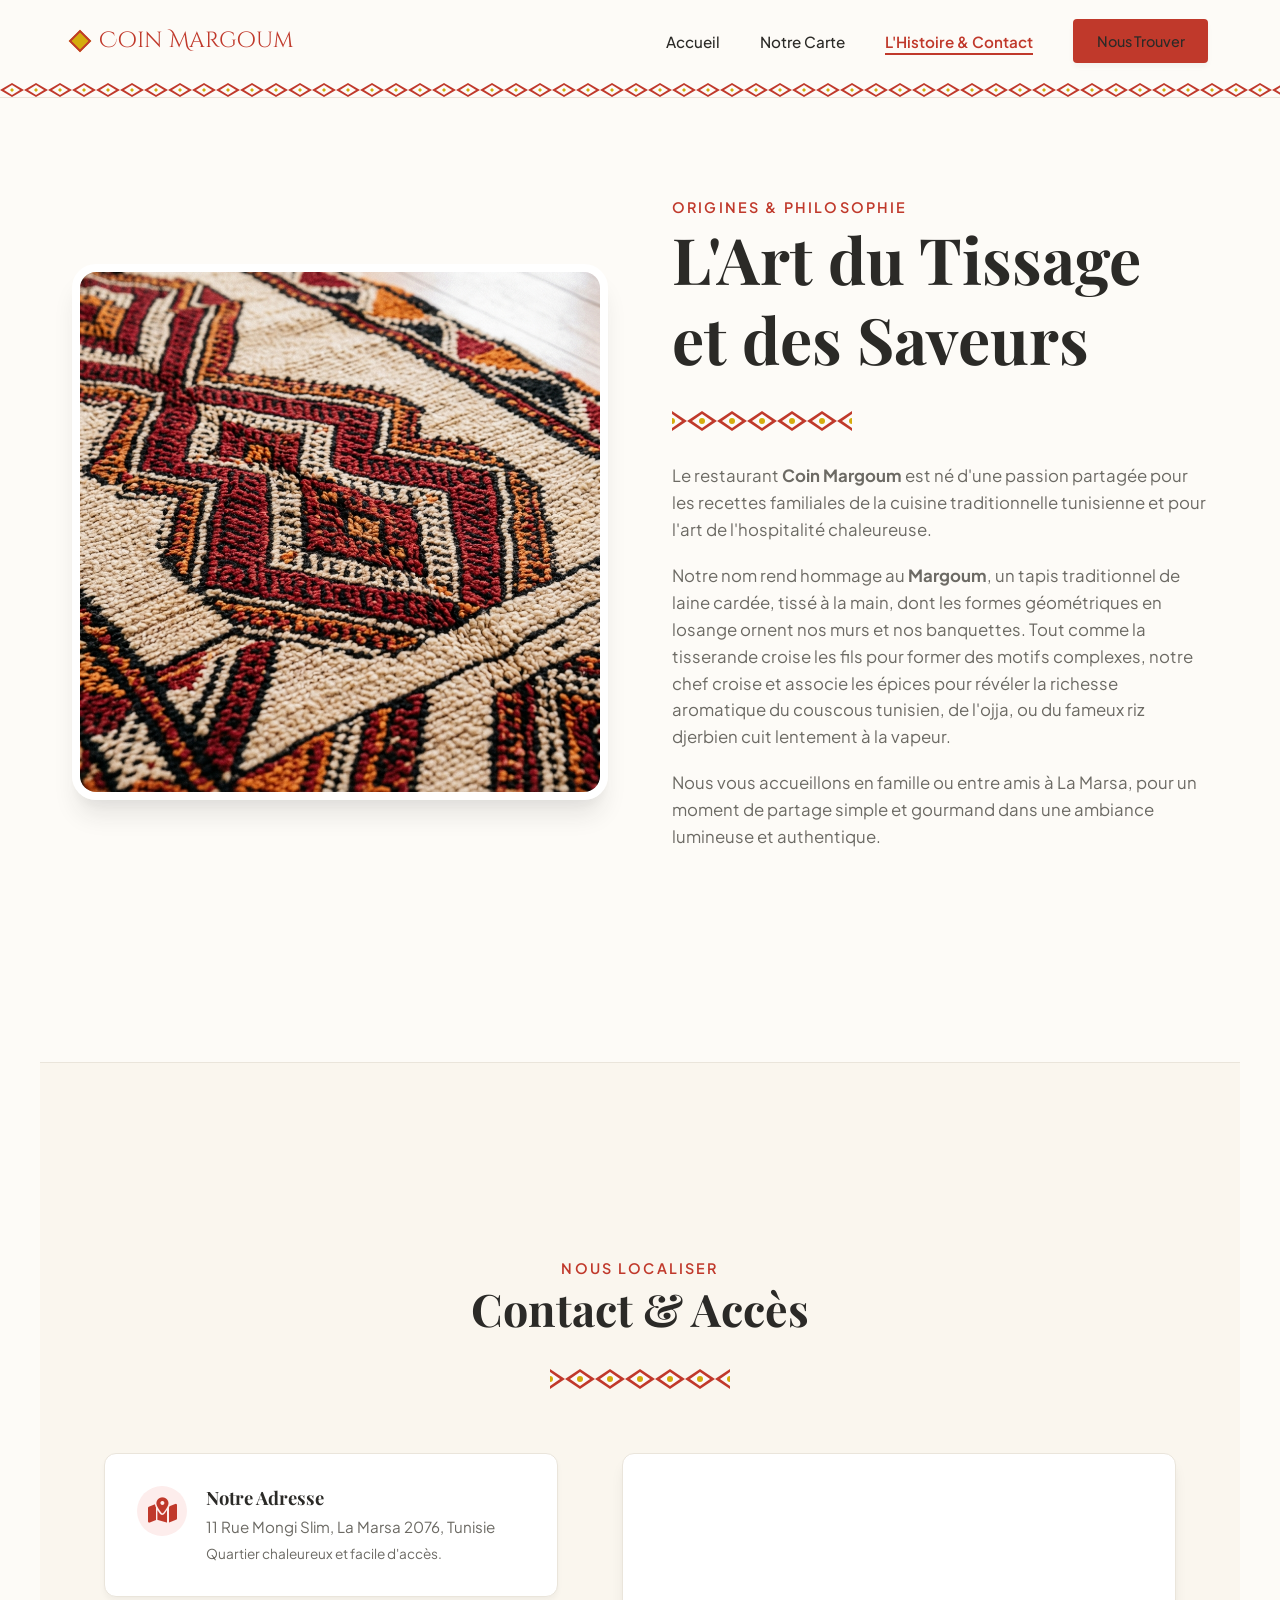
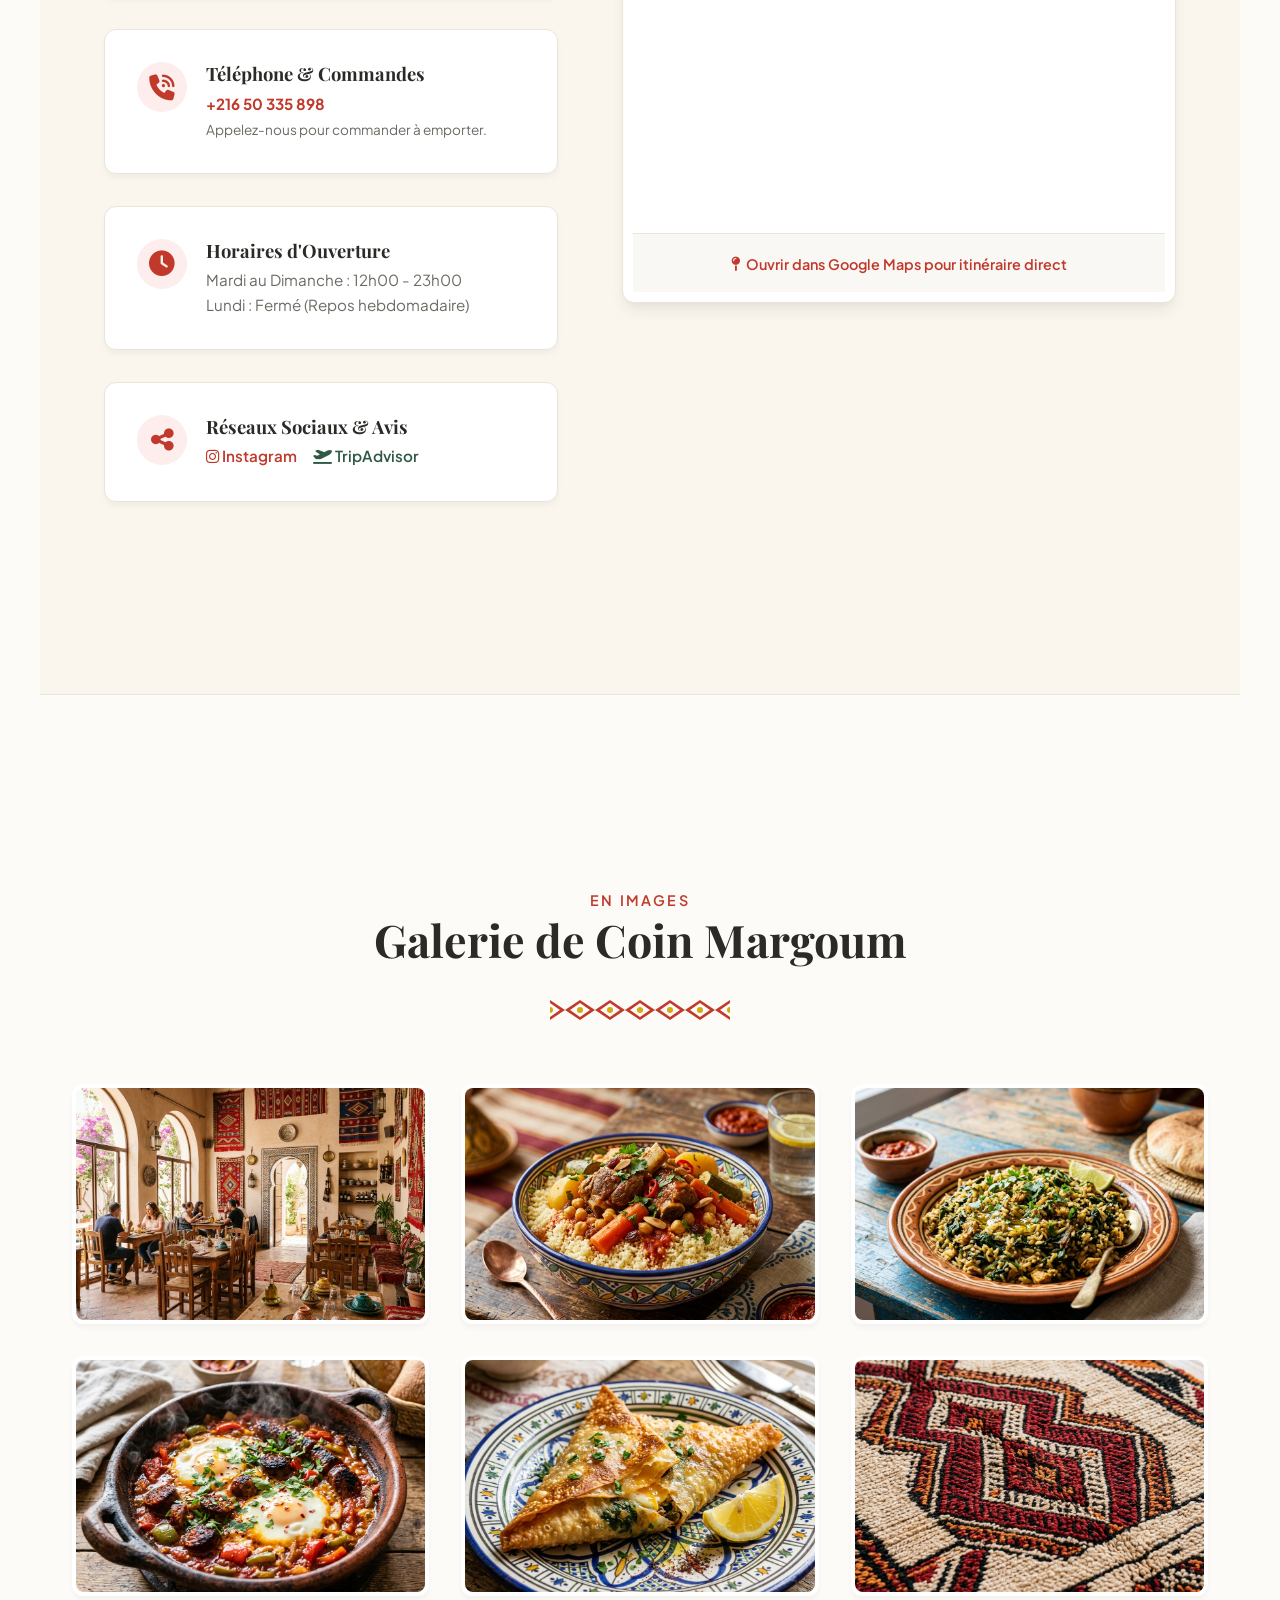
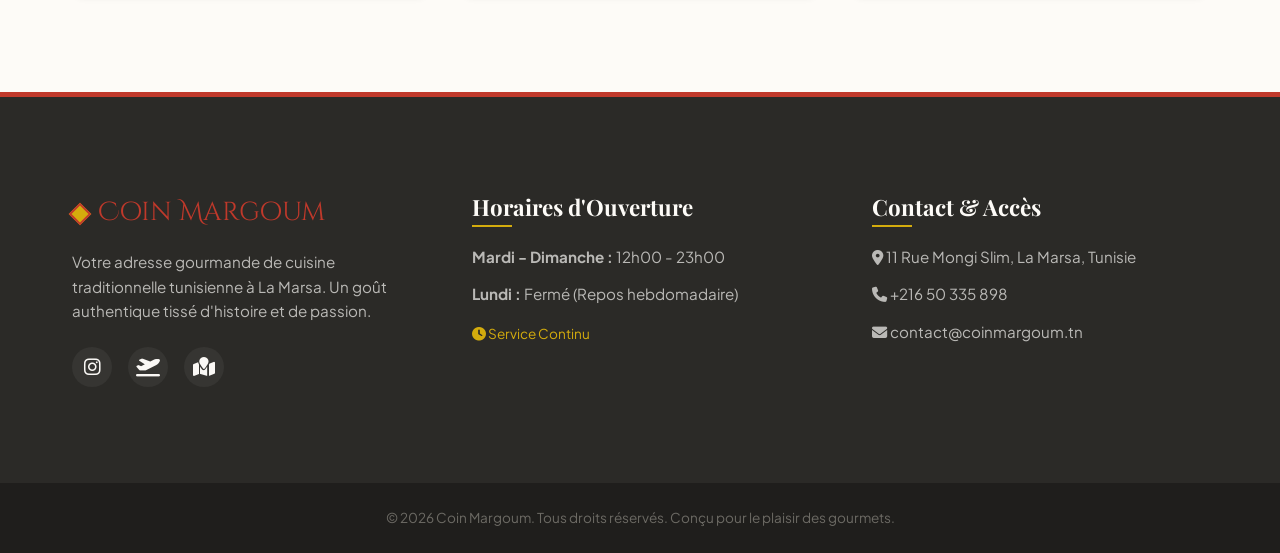
==== about.html @ 69b5592d "first base anamt il initial structure much more imrpivement are needed" ====
<!DOCTYPE html>
<html lang="fr">
<head>
    <meta charset="UTF-8">
    <meta name="viewport" content="width=device-width, initial-scale=1.0">
    <meta name="description" content="L'histoire de Coin Margoum à La Marsa et nos coordonnées de contact. Venez déguster nos plats de couscous, ojja, et riz djerbien dans un décor traditionnel.">
    <title>Notre Histoire & Contact | Coin Margoum - Restaurant La Marsa</title>
    <!-- Favicon -->
    <link rel="icon" type="image/png" href="data:image/svg+xml,%3Csvg xmlns='http://www.w3.org/2000/svg' viewBox='0 0 24 24'%3E%3Cpath d='M12 0 L24 12 L12 24 L0 12 Z' fill='%23C0392B'/%3E%3C/svg%3E">
    <!-- FontAwesome for icons -->
    <link rel="stylesheet" href="https://cdnjs.cloudflare.com/ajax/libs/font-awesome/6.4.0/css/all.min.css">
    <!-- Main Stylesheet -->
    <link rel="stylesheet" href="style.css">
</head>
<body>

    <!-- Sticky Header -->
    <header class="navbar" id="main-navbar">
        <div class="nav-container">
            <a href="index.html" class="logo" id="nav-logo">
                <div class="logo-diamond"></div>
                Coin Margoum
            </a>
            
            <button class="mobile-nav-toggle" id="mobile-toggle" aria-label="Menu principal">
                <i class="fa-solid fa-bars"></i>
            </button>

            <nav>
                <ul class="nav-links" id="nav-menu">
                    <li><a href="index.html" id="link-home">Accueil</a></li>
                    <li><a href="menu.html" id="link-menu">Notre Carte</a></li>
                    <li><a href="about.html" class="active" id="link-about">L'Histoire & Contact</a></li>
                    <li><a href="about.html#contact" class="btn btn-primary nav-cta" id="link-cta">Nous Trouver</a></li>
                </ul>
            </nav>
        </div>
        <div class="margoum-border-top"></div>
    </header>

    <main>
        <!-- About Story Section -->
        <section class="section" style="padding-top: var(--space-xl);">
            <div class="about-hero">
                <div class="about-hero-img">
                    <img src="assets/about_margoum.png" alt="Détail tissage Margoum tunisien">
                </div>
                <div class="about-hero-content">
                    <span class="heading-subtitle">Origines & Philosophie</span>
                    <h1>L'Art du Tissage et des Saveurs</h1>
                    <div class="margoum-divider" style="margin-left: 0; margin-right: 0;"></div>
                    <p>Le restaurant <strong>Coin Margoum</strong> est né d'une passion partagée pour les recettes familiales de la cuisine traditionnelle tunisienne et pour l'art de l'hospitalité chaleureuse.</p>
                    <p>Notre nom rend hommage au <strong>Margoum</strong>, un tapis traditionnel de laine cardée, tissé à la main, dont les formes géométriques en losange ornent nos murs et nos banquettes. Tout comme la tisserande croise les fils pour former des motifs complexes, notre chef croise et associe les épices pour révéler la richesse aromatique du couscous tunisien, de l'ojja, ou du fameux riz djerbien cuit lentement à la vapeur.</p>
                    <p>Nous vous accueillons en famille ou entre amis à La Marsa, pour un moment de partage simple et gourmand dans une ambiance lumineuse et authentique.</p>
                </div>
            </div>
        </section>

        <!-- Contact & Maps Section -->
        <section class="section section-alt" id="contact" style="scroll-margin-top: 100px;">
            <div class="section">
                <div class="heading-container">
                    <span class="heading-subtitle">Nous localiser</span>
                    <h2>Contact & Accès</h2>
                    <div class="margoum-divider"></div>
                </div>

                <div class="contact-layout">
                    <!-- Left: Info Panel -->
                    <div class="contact-info-panel">
                        <!-- Card 1: Address -->
                        <div class="contact-card" id="contact-addr-card">
                            <div class="contact-icon">
                                <i class="fa-solid fa-map-location-dot"></i>
                            </div>
                            <div class="contact-details">
                                <h3>Notre Adresse</h3>
                                <p>11 Rue Mongi Slim, La Marsa 2076, Tunisie</p>
                                <p style="font-size: 0.85rem; margin-top: 0.2rem; color: var(--color-text-muted);">Quartier chaleureux et facile d'accès.</p>
                            </div>
                        </div>

                        <!-- Card 2: Phone -->
                        <div class="contact-card" id="contact-phone-card">
                            <div class="contact-icon">
                                <i class="fa-solid fa-phone-volume"></i>
                            </div>
                            <div class="contact-details">
                                <h3>Téléphone & Commandes</h3>
                                <p><a href="tel:+21650335898" style="font-weight: 700; color: var(--color-red-primary);">+216 50 335 898</a></p>
                                <p style="font-size: 0.85rem; margin-top: 0.2rem; color: var(--color-text-muted);">Appelez-nous pour commander à emporter.</p>
                            </div>
                        </div>

                        <!-- Card 3: Hours -->
                        <div class="contact-card" id="contact-hours-card">
                            <div class="contact-icon">
                                <i class="fa-solid fa-clock"></i>
                            </div>
                            <div class="contact-details">
                                <h3>Horaires d'Ouverture</h3>
                                <p>Mardi au Dimanche : 12h00 - 23h00</p>
                                <p>Lundi : Fermé (Repos hebdomadaire)</p>
                            </div>
                        </div>

                        <!-- Card 4: Socials -->
                        <div class="contact-card" id="contact-social-card">
                            <div class="contact-icon">
                                <i class="fa-solid fa-share-nodes"></i>
                            </div>
                            <div class="contact-details">
                                <h3>Réseaux Sociaux & Avis</h3>
                                <p style="display: flex; gap: 1rem; margin-top: 0.3rem;">
                                    <a href="https://www.instagram.com/stories/highlights/17937594273190256/" target="_blank" style="color: var(--color-red-primary); font-weight: 600;"><i class="fa-brands fa-instagram"></i> Instagram</a>
                                    <a href="https://www.tripadvisor.fr/Restaurant_Review-g297946-d32889949-Reviews-Coin_Margoum-La_Marsa_Tunis_Governorate.html" target="_blank" style="color: var(--color-green-accent); font-weight: 600;"><i class="fa-solid fa-plane-departure"></i> TripAdvisor</a>
                                </p>
                            </div>
                        </div>
                    </div>

                    <!-- Right: Google Maps Widget -->
                    <div class="map-widget" id="maps-container">
                        <iframe 
                            src="https://www.google.com/maps/embed?pb=!1m18!1m12!1m3!1d3191.1354050868846!2d10.329133076412192!3d36.883714199999994!2m3!1f0!2f0!3f0!3m2!1i1024!2i768!4f13.1!3m3!1m2!1s0x12e2b5003e808051%3A0xf9a4d37cafb55d91!2sCoin%20Margoum!5e0!3m2!1sfr!2stn!4v1717665249567!5m2!1sfr!2stn" 
                            allowfullscreen="" 
                            loading="lazy" 
                            referrerpolicy="no-referrer-when-downgrade">
                        </iframe>
                        <div class="map-cta-overlay">
                            <a href="https://www.google.com/maps/place/Coin+Margoum/data=!4m7!3m6!1s0x12e2b5003e808051:0xf9a4d37cafb55d91!8m2!3d36.8837142!4d10.331708!16s%2Fg%2F11x7y9v_qn!19sChIJUYCAPgC14hIRkV21r3zTpPk?authuser=0&hl=en&rclk=1" target="_blank">
                                <i class="fa-solid fa-map-pin"></i> Ouvrir dans Google Maps pour itinéraire direct
                            </a>
                        </div>
                    </div>
                </div>
            </div>
        </section>

        <!-- Gallery Section -->
        <section class="section gallery-showcase" id="gallery">
            <div class="heading-container">
                <span class="heading-subtitle">En Images</span>
                <h2>Galerie de Coin Margoum</h2>
                <div class="margoum-divider"></div>
            </div>

            <div class="gallery-grid">
                <!-- Img 1 -->
                <div class="gallery-item" id="gal-1">
                    <img src="assets/hero_interior.png" alt="Intérieur du restaurant avec banquettes Margoum">
                    <div class="gallery-item-overlay">
                        <i class="fa-solid fa-magnifying-glass-plus"></i>
                    </div>
                </div>
                <!-- Img 2 -->
                <div class="gallery-item" id="gal-2">
                    <img src="assets/dish_couscous.png" alt="Plat traditionnel de Couscous tunisien">
                    <div class="gallery-item-overlay">
                        <i class="fa-solid fa-magnifying-glass-plus"></i>
                    </div>
                </div>
                <!-- Img 3 -->
                <div class="gallery-item" id="gal-3">
                    <img src="assets/dish_riz_djerbien.png" alt="Riz djerbien cuit vapeur de Coin Margoum">
                    <div class="gallery-item-overlay">
                        <i class="fa-solid fa-magnifying-glass-plus"></i>
                    </div>
                </div>
                <!-- Img 4 -->
                <div class="gallery-item" id="gal-4">
                    <img src="assets/dish_ojja.png" alt="Ojja fumante tunisienne">
                    <div class="gallery-item-overlay">
                        <i class="fa-solid fa-magnifying-glass-plus"></i>
                    </div>
                </div>
                <!-- Img 5 -->
                <div class="gallery-item" id="gal-5">
                    <img src="assets/dish_brik.png" alt="Brik à l'oeuf croustillant tunisien">
                    <div class="gallery-item-overlay">
                        <i class="fa-solid fa-magnifying-glass-plus"></i>
                    </div>
                </div>
                <!-- Img 6 -->
                <div class="gallery-item" id="gal-6">
                    <img src="assets/about_margoum.png" alt="Détail du motif tissé Margoum">
                    <div class="gallery-item-overlay">
                        <i class="fa-solid fa-magnifying-glass-plus"></i>
                    </div>
                </div>
            </div>
        </section>
    </main>

    <!-- Lightbox Overlay for Gallery -->
    <div class="lightbox" id="gallery-lightbox" aria-label="Agrandissement photo">
        <div class="lightbox-content">
            <button class="lightbox-close" id="lightbox-close-btn" aria-label="Fermer la vue">&times;</button>
            <img src="" id="lightbox-img" alt="Photo agrandie">
        </div>
    </div>

    <!-- Footer -->
    <footer>
        <div class="footer-container">
            <!-- Col 1 -->
            <div class="footer-col" id="footer-brand">
                <div class="footer-logo">
                    <div class="logo-diamond"></div>
                    Coin Margoum
                </div>
                <p>Votre adresse gourmande de cuisine traditionnelle tunisienne à La Marsa. Un goût authentique tissé d'histoire et de passion.</p>
                <div class="footer-socials">
                    <a href="https://www.instagram.com/stories/highlights/17937594273190256/" target="_blank" aria-label="Instagram"><i class="fa-brands fa-instagram"></i></a>
                    <a href="https://www.tripadvisor.fr/Restaurant_Review-g297946-d32889949-Reviews-Coin_Margoum-La_Marsa_Tunis_Governorate.html" target="_blank" aria-label="TripAdvisor"><i class="fa-solid fa-plane-departure"></i></a>
                    <a href="https://www.google.com/maps/place/Coin+Margoum/data=!4m7!3m6!1s0x12e2b5003e808051:0xf9a4d37cafb55d91!8m2!3d36.8837142!4d10.331708!16s%2Fg%2F11x7y9v_qn!19sChIJUYCAPgC14hIRkV21r3zTpPk?authuser=0&hl=en&rclk=1" target="_blank" aria-label="Google Maps"><i class="fa-solid fa-map-location"></i></a>
                </div>
            </div>

            <!-- Col 2 -->
            <div class="footer-col" id="footer-hours">
                <h3>Horaires d'Ouverture</h3>
                <p><strong>Mardi - Dimanche :</strong> 12h00 - 23h00</p>
                <p><strong>Lundi :</strong> Fermé (Repos hebdomadaire)</p>
                <p style="margin-top: 1rem; font-size: 0.85rem; color: var(--color-gold);"><i class="fa-solid fa-clock"></i> Service Continu</p>
            </div>

            <!-- Col 3 -->
            <div class="footer-col" id="footer-contact">
                <h3>Contact & Accès</h3>
                <p><i class="fa-solid fa-location-dot"></i> 11 Rue Mongi Slim, La Marsa, Tunisie</p>
                <p><i class="fa-solid fa-phone"></i> +216 50 335 898</p>
                <p><i class="fa-solid fa-envelope"></i> contact@coinmargoum.tn</p>
            </div>
        </div>
        <div class="footer-bottom">
            <p>&copy; 2026 Coin Margoum. Tous droits réservés. Conçu pour le plaisir des gourmets.</p>
        </div>
    </footer>

    <!-- Main JavaScript -->
    <script src="app.js"></script>
</body>
</html>
---- style.css ----
@import url('https://fonts.googleapis.com/css2?family=Cinzel+Decorative:wght@700&family=Playfair+Display:ital,wght@0,400;0,600;0,700;1,400&family=Plus+Jakarta+Sans:wght@300;400;500;600;700&display=swap');

/* --- DESIGN SYSTEM & CUSTOM PROPERTIES --- */
:root {
    /* Color Palette */
    --color-bg: #FDFBF7;
    --color-card-bg: #FFFFFF;
    --color-text-main: #2B2A27;
    --color-text-muted: #6C6A64;
    --color-red-primary: #C0392B; /* Harissa Red */
    --color-red-light: #FDEDEC;
    --color-green-accent: #2E5A44; /* Olive Green */
    --color-green-light: #EBF5FB;
    --color-gold: #D4AC0D; /* Honey Gold */
    --color-gold-light: #FCF3CF;
    --color-border: #EAE5DB;

    /* Fonts */
    --font-heading-accent: 'Cinzel Decorative', serif;
    --font-heading: 'Playfair Display', serif;
    --font-body: 'Plus Jakarta Sans', sans-serif;

    /* Spacing */
    --space-xs: 0.5rem;
    --space-sm: 1rem;
    --space-md: 2rem;
    --space-lg: 4rem;
    --space-xl: 6rem;

    /* Shadows & Borders */
    --shadow-sm: 0 4px 6px -1px rgba(43, 42, 39, 0.05);
    --shadow-md: 0 10px 15px -3px rgba(43, 42, 39, 0.08), 0 4px 6px -2px rgba(43, 42, 39, 0.03);
    --shadow-lg: 0 20px 25px -5px rgba(43, 42, 39, 0.1), 0 10px 10px -5px rgba(43, 42, 39, 0.04);
    --border-radius-sm: 4px;
    --border-radius-md: 12px;
    --border-radius-lg: 24px;

    /* Transition */
    --transition-fast: 0.2s cubic-bezier(0.4, 0, 0.2, 1);
    --transition-normal: 0.3s cubic-bezier(0.4, 0, 0.2, 1);
    --transition-slow: 0.5s cubic-bezier(0.4, 0, 0.2, 1);
}

/* --- BASE RESET --- */
* {
    margin: 0;
    padding: 0;
    box-sizing: border-box;
}

html {
    scroll-behavior: smooth;
    font-size: 16px;
    height: 100%;
}

body {
    background-color: var(--color-bg);
    color: var(--color-text-main);
    font-family: var(--font-body);
    line-height: 1.6;
    overflow-x: hidden;
    min-height: 100%;
    display: flex;
    flex-direction: column;
}

main {
    flex: 1;
}

/* --- TYPOGRAPHY --- */
h1, h2, h3, h4 {
    font-family: var(--font-heading);
    font-weight: 700;
    line-height: 1.25;
}

h1 {
    font-size: clamp(2.5rem, 5vw, 4.5rem);
}

h2 {
    font-size: clamp(1.8rem, 4vw, 2.8rem);
    text-align: center;
    position: relative;
    margin-bottom: var(--space-md);
}

h3 {
    font-size: clamp(1.4rem, 3vw, 1.8rem);
}

p {
    font-weight: 400;
    color: var(--color-text-muted);
}

a {
    color: inherit;
    text-decoration: none;
    transition: var(--transition-fast);
}

/* --- DECORATIVE MARGOUM ELEMENTS --- */
.margoum-border-top {
    height: 14px;
    background-image: url("data:image/svg+xml,%3Csvg xmlns='http://www.w3.org/2000/svg' width='24' height='14' viewBox='0 0 24 14'%3E%3Cpath d='M12 0 L24 7 L12 14 L0 7 Z' fill='%23C0392B'/%3E%3Cpath d='M12 2 L20 7 L12 12 L4 7 Z' fill='%23FDFBF7'/%3E%3Cpolygon points='12,5 14,7 12,9 10,7' fill='%23D4AC0D'/%3E%3C/svg%3E");
    background-repeat: repeat-x;
    width: 100%;
}

.margoum-divider {
    height: 20px;
    background-image: url("data:image/svg+xml,%3Csvg xmlns='http://www.w3.org/2000/svg' width='30' height='20' viewBox='0 0 30 20'%3E%3Cpath d='M15 0 L30 10 L15 20 L0 10 Z' fill='%23C0392B'/%3E%3Cpath d='M15 3 L25 10 L15 17 L5 10 Z' fill='%23FDFBF7'/%3E%3Ccircle cx='15' cy='10' r='3' fill='%23D4AC0D'/%3E%3C/svg%3E");
    background-repeat: repeat-x;
    background-position: center;
    margin: var(--space-md) auto;
    width: 180px;
}

.heading-container {
    margin-bottom: var(--space-lg);
    text-align: center;
}

.heading-subtitle {
    font-family: var(--font-body);
    font-weight: 600;
    text-transform: uppercase;
    letter-spacing: 0.15em;
    color: var(--color-red-primary);
    font-size: 0.9rem;
    margin-bottom: 0.5rem;
}

/* --- BUTTONS --- */
.btn {
    display: inline-flex;
    align-items: center;
    justify-content: center;
    padding: 0.9rem 2.2rem;
    font-family: var(--font-body);
    font-weight: 600;
    font-size: 0.95rem;
    border-radius: var(--border-radius-sm);
    cursor: pointer;
    transition: var(--transition-normal);
    border: 1px solid transparent;
    gap: 0.5rem;
    box-shadow: var(--shadow-sm);
}

.btn-primary {
    background-color: var(--color-red-primary);
    color: #FFFFFF;
}

.btn-primary:hover {
    background-color: #A93226;
    transform: translateY(-2px);
    box-shadow: var(--shadow-md);
}

.btn-secondary {
    background-color: transparent;
    border-color: var(--color-text-main);
    color: var(--color-text-main);
}

.btn-secondary:hover {
    background-color: var(--color-text-main);
    color: #FFFFFF;
    transform: translateY(-2px);
    box-shadow: var(--shadow-md);
}

.btn-outline {
    background-color: transparent;
    border-color: var(--color-red-primary);
    color: var(--color-red-primary);
}

.btn-outline:hover {
    background-color: var(--color-red-primary);
    color: #FFFFFF;
    transform: translateY(-2px);
    box-shadow: var(--shadow-md);
}

/* --- NAVIGATION HEADER --- */
.navbar {
    position: sticky;
    top: 0;
    width: 100%;
    z-index: 1000;
    background-color: rgba(253, 251, 247, 0.95);
    backdrop-filter: blur(10px);
    border-bottom: 1px solid var(--color-border);
    transition: var(--transition-normal);
}

.nav-container {
    max-width: 1200px;
    margin: 0 auto;
    padding: 1.2rem var(--space-md);
    display: flex;
    justify-content: space-between;
    align-items: center;
}

.logo {
    display: flex;
    align-items: center;
    gap: 0.7rem;
    font-family: var(--font-heading-accent);
    font-size: 1.4rem;
    color: var(--color-red-primary);
}

.logo-diamond {
    width: 16px;
    height: 16px;
    background-color: var(--color-gold);
    transform: rotate(45deg);
    border: 2px solid var(--color-red-primary);
}

.nav-links {
    display: flex;
    list-style: none;
    gap: 2.5rem;
    align-items: center;
}

.nav-links a {
    font-weight: 500;
    font-size: 0.95rem;
    color: var(--color-text-main);
    position: relative;
    padding: 0.3rem 0;
}

.nav-links a::after {
    content: '';
    position: absolute;
    width: 0;
    height: 2px;
    bottom: 0;
    left: 0;
    background-color: var(--color-red-primary);
    transition: var(--transition-normal);
}

.nav-links a:hover::after,
.nav-links a.active::after {
    width: 100%;
}

.nav-links a.active {
    color: var(--color-red-primary);
    font-weight: 600;
}

.nav-cta {
    font-size: 0.9rem !important;
    padding: 0.6rem 1.4rem !important;
    border-radius: var(--border-radius-sm);
}

/* Mobile Toggle */
.mobile-nav-toggle {
    display: none;
    background: none;
    border: none;
    cursor: pointer;
    font-size: 1.6rem;
    color: var(--color-text-main);
}

/* --- FOOTER --- */
footer {
    background-color: #2B2A27;
    color: #FDFBF7;
    border-top: 5px solid var(--color-red-primary);
    padding-top: var(--space-xl);
}

.footer-container {
    max-width: 1200px;
    margin: 0 auto;
    padding: 0 var(--space-md) var(--space-xl) var(--space-md);
    display: grid;
    grid-template-columns: repeat(auto-fit, minmax(250px, 1fr));
    gap: var(--space-lg);
}

.footer-col h3 {
    font-family: var(--font-heading);
    font-size: 1.4rem;
    margin-bottom: 1.5rem;
    color: #FDFBF7;
    position: relative;
    display: inline-block;
}

.footer-col h3::after {
    content: '';
    position: absolute;
    bottom: -6px;
    left: 0;
    width: 40px;
    height: 2px;
    background-color: var(--color-gold);
}

.footer-col p {
    color: #BAB9B6;
    margin-bottom: 0.8rem;
    font-size: 0.95rem;
}

.footer-logo {
    display: flex;
    align-items: center;
    gap: 0.6rem;
    font-family: var(--font-heading-accent);
    font-size: 1.6rem;
    color: var(--color-red-primary);
    margin-bottom: 1rem;
}

.footer-socials {
    display: flex;
    gap: 1rem;
    margin-top: 1.5rem;
}

.footer-socials a {
    display: flex;
    align-items: center;
    justify-content: center;
    width: 40px;
    height: 40px;
    background-color: rgba(253, 251, 247, 0.05);
    border-radius: 50%;
    color: #FAF8F5;
    font-size: 1.2rem;
    transition: var(--transition-normal);
}

.footer-socials a:hover {
    background-color: var(--color-red-primary);
    transform: translateY(-3px);
}

.footer-links {
    list-style: none;
}

.footer-links li {
    margin-bottom: 0.8rem;
}

.footer-links a {
    color: #BAB9B6;
}

.footer-links a:hover {
    color: var(--color-gold);
    padding-left: 5px;
}

.footer-bottom {
    background-color: #1F1E1C;
    padding: 1.5rem var(--space-md);
    text-align: center;
    font-size: 0.85rem;
    color: #8C8A84;
}

/* --- HOME PAGE SECTIONS --- */

/* Hero Section */
.hero {
    position: relative;
    min-height: 85vh;
    display: flex;
    align-items: center;
    background: linear-gradient(rgba(253, 251, 247, 0.88), rgba(253, 251, 247, 0.94)), url('assets/hero_interior.png') center/cover no-repeat;
    padding: var(--space-xl) 0;
}

.hero-container {
    max-width: 1200px;
    margin: 0 auto;
    padding: 0 var(--space-md);
    display: grid;
    grid-template-columns: 1.2fr 0.8fr;
    gap: var(--space-lg);
    align-items: center;
}

.hero-content {
    max-width: 650px;
}

.hero-tag {
    font-family: var(--font-body);
    font-weight: 700;
    color: var(--color-red-primary);
    text-transform: uppercase;
    letter-spacing: 0.2em;
    font-size: 0.95rem;
    margin-bottom: 1rem;
    display: inline-flex;
    align-items: center;
    gap: 0.5rem;
}

.hero h1 {
    color: var(--color-text-main);
    margin-bottom: 1.5rem;
    font-family: var(--font-heading);
    font-weight: 700;
}

.hero p {
    font-size: 1.15rem;
    margin-bottom: 2.2rem;
    color: var(--color-text-muted);
}

.hero-actions {
    display: flex;
    gap: 1rem;
    flex-wrap: wrap;
}

.hero-image-wrapper {
    position: relative;
    display: flex;
    justify-content: center;
}

.hero-image-frame {
    width: 100%;
    max-width: 400px;
    aspect-ratio: 1;
    border-radius: var(--border-radius-lg);
    border: 8px solid var(--color-card-bg);
    box-shadow: var(--shadow-lg);
    overflow: hidden;
    position: relative;
}

.hero-image-frame img {
    width: 100%;
    height: 100%;
    object-fit: cover;
    transition: var(--transition-slow);
}

.hero-image-frame:hover img {
    transform: scale(1.05);
}

.hero-badge {
    position: absolute;
    bottom: -20px;
    left: -20px;
    background-color: var(--color-gold);
    color: var(--color-text-main);
    padding: 1.2rem;
    border-radius: var(--border-radius-md);
    font-family: var(--font-heading);
    font-weight: 700;
    text-align: center;
    box-shadow: var(--shadow-md);
    border: 3px solid var(--color-bg);
}

.hero-badge span {
    display: block;
    font-size: 1.8rem;
    line-height: 1;
}

.hero-badge label {
    font-family: var(--font-body);
    font-size: 0.75rem;
    font-weight: 600;
    text-transform: uppercase;
    letter-spacing: 0.1em;
}

/* Section Common Styling */
.section {
    padding: var(--space-xl) 0;
    max-width: 1200px;
    margin: 0 auto;
    padding-left: var(--space-md);
    padding-right: var(--space-md);
}

.section-alt {
    background-color: #FAF6EE;
    border-top: 1px solid var(--color-border);
    border-bottom: 1px solid var(--color-border);
}

.section-alt .section {
    margin: 0 auto;
}

/* Feature Grid */
.features-grid {
    display: grid;
    grid-template-columns: repeat(auto-fit, minmax(300px, 1fr));
    gap: var(--space-md);
}

.feature-card {
    background-color: var(--color-card-bg);
    padding: var(--space-md);
    border-radius: var(--border-radius-md);
    box-shadow: var(--shadow-sm);
    border: 1px solid var(--color-border);
    text-align: center;
    transition: var(--transition-normal);
    position: relative;
    overflow: hidden;
}

.feature-card::before {
    content: '';
    position: absolute;
    top: 0;
    left: 0;
    width: 100%;
    height: 4px;
    background-color: var(--color-red-primary);
    transform: scaleX(0);
    transform-origin: left;
    transition: var(--transition-normal);
}

.feature-card:hover {
    transform: translateY(-8px);
    box-shadow: var(--shadow-lg);
}

.feature-card:hover::before {
    transform: scaleX(1);
}

.feature-icon {
    width: 60px;
    height: 60px;
    border-radius: 50%;
    background-color: var(--color-red-light);
    color: var(--color-red-primary);
    display: inline-flex;
    align-items: center;
    justify-content: center;
    font-size: 1.5rem;
    margin-bottom: 1.2rem;
}

.feature-card h3 {
    margin-bottom: 0.8rem;
    font-size: 1.3rem;
}

/* Featured Plates */
.plates-grid {
    display: grid;
    grid-template-columns: repeat(auto-fit, minmax(320px, 1fr));
    gap: var(--space-md);
}

.plate-card {
    background-color: var(--color-card-bg);
    border-radius: var(--border-radius-md);
    overflow: hidden;
    box-shadow: var(--shadow-sm);
    border: 1px solid var(--color-border);
    transition: var(--transition-normal);
}

.plate-card:hover {
    transform: translateY(-5px);
    box-shadow: var(--shadow-md);
}

.plate-image {
    width: 100%;
    height: 240px;
    overflow: hidden;
    position: relative;
}

.plate-image img {
    width: 100%;
    height: 100%;
    object-fit: cover;
    transition: var(--transition-slow);
}

.plate-card:hover .plate-image img {
    transform: scale(1.08);
}

.plate-tag {
    position: absolute;
    top: var(--space-sm);
    left: var(--space-sm);
    background-color: var(--color-green-accent);
    color: #FFFFFF;
    padding: 0.4rem 1rem;
    font-size: 0.8rem;
    font-weight: 600;
    border-radius: var(--border-radius-sm);
}

.plate-info {
    padding: var(--space-sm) var(--space-md) var(--space-md) var(--space-md);
}

.plate-header {
    display: flex;
    justify-content: space-between;
    align-items: baseline;
    margin-bottom: 0.5rem;
}

.plate-header h3 {
    font-size: 1.35rem;
}

.plate-price {
    font-family: var(--font-heading);
    font-weight: 700;
    color: var(--color-red-primary);
    font-size: 1.25rem;
}

.plate-desc {
    font-size: 0.95rem;
    margin-bottom: 1.2rem;
}

.plate-meta {
    display: flex;
    justify-content: space-between;
    align-items: center;
    border-top: 1px solid var(--color-border);
    padding-top: 0.8rem;
    font-size: 0.85rem;
    font-weight: 600;
}

.plate-spicy {
    display: inline-flex;
    align-items: center;
    gap: 0.2rem;
    color: var(--color-red-primary);
}

/* CTA Promo Box */
.cta-promo {
    background: linear-gradient(rgba(46, 90, 68, 0.92), rgba(46, 90, 68, 0.92)), url('assets/hero_interior.png') center/cover no-repeat;
    border-radius: var(--border-radius-lg);
    padding: var(--space-xl) var(--space-md);
    text-align: center;
    color: #FDFBF7;
    margin: var(--space-xl) var(--space-md);
    max-width: 1200px;
    box-shadow: var(--shadow-lg);
}

.cta-promo h2 {
    color: #FDFBF7;
}

.cta-promo p {
    color: #D5E5DC;
    max-width: 600px;
    margin: 0 auto 2.2rem auto;
    font-size: 1.1rem;
}

.cta-promo .btn-primary {
    background-color: var(--color-gold);
    color: var(--color-text-main);
}

.cta-promo .btn-primary:hover {
    background-color: #B5930A;
}

/* --- MENU PAGE SECTIONS --- */
.menu-intro {
    text-align: center;
    max-width: 700px;
    margin: 0 auto var(--space-xl) auto;
}

.menu-intro p {
    font-size: 1.1rem;
}

.menu-filters {
    display: flex;
    justify-content: center;
    gap: 0.8rem;
    margin-bottom: var(--space-lg);
    flex-wrap: wrap;
}

.menu-filter-btn {
    background-color: var(--color-card-bg);
    border: 1px solid var(--color-border);
    color: var(--color-text-muted);
    padding: 0.7rem 1.6rem;
    font-family: var(--font-body);
    font-weight: 600;
    font-size: 0.9rem;
    border-radius: var(--border-radius-sm);
    cursor: pointer;
    transition: var(--transition-normal);
}

.menu-filter-btn:hover {
    color: var(--color-text-main);
    border-color: var(--color-text-main);
}

.menu-filter-btn.active {
    background-color: var(--color-red-primary);
    color: #FFFFFF;
    border-color: var(--color-red-primary);
    box-shadow: var(--shadow-sm);
}

.menu-grid {
    display: grid;
    grid-template-columns: repeat(auto-fill, minmax(280px, 1fr));
    gap: var(--space-md);
}

.menu-item {
    background-color: var(--color-card-bg);
    border-radius: var(--border-radius-md);
    border: 1px solid var(--color-border);
    overflow: hidden;
    display: flex;
    flex-direction: column;
    box-shadow: var(--shadow-sm);
    transition: var(--transition-normal);
}

.menu-item:hover {
    transform: translateY(-4px);
    box-shadow: var(--shadow-md);
}

.menu-item-img {
    height: 200px;
    overflow: hidden;
    position: relative;
    background-color: #FAF6EE;
}

.menu-item-img img {
    width: 100%;
    height: 100%;
    object-fit: cover;
    transition: var(--transition-slow);
}

.menu-item:hover .menu-item-img img {
    transform: scale(1.06);
}

.menu-item-content {
    padding: var(--space-sm) var(--space-md) var(--space-md) var(--space-md);
    display: flex;
    flex-direction: column;
    flex: 1;
}

.menu-item-header {
    display: flex;
    justify-content: space-between;
    align-items: baseline;
    margin-bottom: 0.5rem;
    gap: 0.5rem;
}

.menu-item-title {
    font-family: var(--font-heading);
    font-size: 1.2rem;
    font-weight: 700;
}

.menu-item-price {
    font-family: var(--font-heading);
    color: var(--color-red-primary);
    font-weight: 700;
    font-size: 1.15rem;
    white-space: nowrap;
}

.menu-item-desc {
    font-size: 0.88rem;
    color: var(--color-text-muted);
    flex: 1;
    margin-bottom: 1rem;
}

.menu-item-footer {
    display: flex;
    justify-content: space-between;
    align-items: center;
    font-size: 0.8rem;
    border-top: 1px solid var(--color-border);
    padding-top: 0.6rem;
    font-weight: 600;
}

.menu-more-box {
    grid-column: 1 / -1;
    background: linear-gradient(135deg, #FAF6EE 0%, #F5EFEB 100%);
    border: 2px dashed var(--color-red-primary);
    padding: var(--space-lg) var(--space-md);
    text-align: center;
    border-radius: var(--border-radius-md);
    margin-top: var(--space-md);
}

.menu-more-box h3 {
    font-family: var(--font-heading);
    font-size: 1.6rem;
    margin-bottom: 0.8rem;
    color: var(--color-red-primary);
}

.menu-more-box p {
    font-size: 1rem;
    max-width: 500px;
    margin: 0 auto;
}

/* --- ABOUT & CONTACT PAGE SECTIONS --- */
.about-hero {
    display: grid;
    grid-template-columns: 1fr 1fr;
    gap: var(--space-lg);
    align-items: center;
    margin-bottom: var(--space-xl);
}

.about-hero-img {
    border-radius: var(--border-radius-lg);
    overflow: hidden;
    box-shadow: var(--shadow-lg);
    border: 8px solid var(--color-card-bg);
}

.about-hero-img img {
    width: 100%;
    height: 100%;
    object-fit: cover;
    display: block;
}

.about-hero-content h2 {
    text-align: left;
    margin-bottom: 1.2rem;
}

.about-hero-content p {
    margin-bottom: 1.2rem;
    font-size: 1.05rem;
}

/* Info Cards & Maps Layout */
.contact-layout {
    display: grid;
    grid-template-columns: 0.9fr 1.1fr;
    gap: var(--space-lg);
    align-items: start;
}

.contact-info-panel {
    display: flex;
    flex-direction: column;
    gap: var(--space-md);
}

.contact-card {
    background-color: var(--color-card-bg);
    border-radius: var(--border-radius-md);
    border: 1px solid var(--color-border);
    box-shadow: var(--shadow-sm);
    padding: var(--space-md);
    display: flex;
    gap: 1.2rem;
    align-items: flex-start;
    transition: var(--transition-normal);
}

.contact-card:hover {
    box-shadow: var(--shadow-md);
    transform: translateY(-2px);
}

.contact-icon {
    font-size: 1.6rem;
    color: var(--color-red-primary);
    width: 50px;
    height: 50px;
    border-radius: 50%;
    background-color: var(--color-red-light);
    display: flex;
    align-items: center;
    justify-content: center;
    flex-shrink: 0;
}

.contact-details h3 {
    font-size: 1.15rem;
    margin-bottom: 0.4rem;
}

.contact-details p {
    font-size: 0.95rem;
}

.contact-details a:hover {
    color: var(--color-red-primary);
}

/* Maps widget style */
.map-widget {
    background-color: var(--color-card-bg);
    border-radius: var(--border-radius-md);
    border: 1px solid var(--color-border);
    box-shadow: var(--shadow-md);
    padding: 10px;
    height: 450px;
    overflow: hidden;
    position: relative;
    display: flex;
    flex-direction: column;
}

.map-widget iframe {
    width: 100%;
    height: 100%;
    border: 0;
    border-radius: calc(var(--border-radius-md) - 8px);
}

.map-cta-overlay {
    background-color: #FAF8F5;
    padding: var(--space-sm);
    text-align: center;
    border-top: 1px solid var(--color-border);
}

.map-cta-overlay a {
    color: var(--color-red-primary);
    font-weight: 600;
    display: inline-flex;
    align-items: center;
    gap: 0.4rem;
    font-size: 0.9rem;
}

.map-cta-overlay a:hover {
    text-decoration: underline;
}

/* Gallery Showcase */
.gallery-showcase {
    margin-top: var(--space-xl);
}

.gallery-grid {
    display: grid;
    grid-template-columns: repeat(auto-fill, minmax(280px, 1fr));
    gap: var(--space-md);
}

.gallery-item {
    height: 240px;
    border-radius: var(--border-radius-md);
    overflow: hidden;
    box-shadow: var(--shadow-sm);
    border: 4px solid var(--color-card-bg);
    position: relative;
    cursor: pointer;
    transition: var(--transition-normal);
}

.gallery-item img {
    width: 100%;
    height: 100%;
    object-fit: cover;
    transition: var(--transition-slow);
}

.gallery-item-overlay {
    position: absolute;
    inset: 0;
    background-color: rgba(43, 42, 39, 0.4);
    opacity: 0;
    display: flex;
    align-items: center;
    justify-content: center;
    color: #FFFFFF;
    font-size: 1.8rem;
    transition: var(--transition-normal);
}

.gallery-item:hover {
    transform: scale(1.02);
    box-shadow: var(--shadow-md);
}

.gallery-item:hover img {
    transform: scale(1.05);
}

.gallery-item:hover .gallery-item-overlay {
    opacity: 1;
}

/* --- LIGHTBOX COMPONENT --- */
.lightbox {
    position: fixed;
    inset: 0;
    background-color: rgba(43, 42, 39, 0.92);
    z-index: 2000;
    display: none;
    align-items: center;
    justify-content: center;
    padding: var(--space-md);
    opacity: 0;
    transition: opacity var(--transition-normal);
}

.lightbox.active {
    display: flex;
    opacity: 1;
}

.lightbox-content {
    max-width: 900px;
    max-height: 80vh;
    position: relative;
}

.lightbox-content img {
    max-width: 100%;
    max-height: 80vh;
    border-radius: var(--border-radius-sm);
    box-shadow: 0 25px 50px -12px rgba(0,0,0,0.5);
    display: block;
}

.lightbox-close {
    position: absolute;
    top: -40px;
    right: 0;
    background: none;
    border: none;
    color: #FFFFFF;
    font-size: 2rem;
    cursor: pointer;
    transition: var(--transition-fast);
}

.lightbox-close:hover {
    color: var(--color-gold);
}

/* --- RESPONSIVE BREAKPOINTS --- */
@media (max-width: 992px) {
    .hero-container {
        grid-template-columns: 1fr;
        text-align: center;
        gap: var(--space-md);
    }
    
    .hero-content {
        max-width: 100%;
    }

    .hero-actions {
        justify-content: center;
    }

    .hero-image-wrapper {
        margin-top: var(--space-md);
    }

    .about-hero {
        grid-template-columns: 1fr;
        gap: var(--space-md);
    }

    .about-hero-img {
        order: -1;
        max-width: 500px;
        margin: 0 auto;
    }

    .contact-layout {
        grid-template-columns: 1fr;
        gap: var(--space-md);
    }
}

@media (max-width: 768px) {
    .nav-links {
        position: fixed;
        top: 73px;
        left: -100%;
        width: 100%;
        height: calc(100vh - 73px);
        background-color: var(--color-bg);
        flex-direction: column;
        padding: var(--space-lg) var(--space-md);
        gap: var(--space-md);
        transition: var(--transition-normal);
        border-top: 1px solid var(--color-border);
        box-shadow: var(--shadow-lg);
    }

    .nav-links.active {
        left: 0;
    }

    .mobile-nav-toggle {
        display: block;
    }

    .nav-links a {
        font-size: 1.2rem;
    }

    .section {
        padding: var(--space-lg) 0;
    }

    .hero {
        min-height: auto;
    }

    .footer-container {
        grid-template-columns: 1fr;
        gap: var(--space-md);
        text-align: center;
    }

    .footer-col h3::after {
        left: 50%;
        transform: translateX(-50%);
    }

    .footer-socials {
        justify-content: center;
    }
}
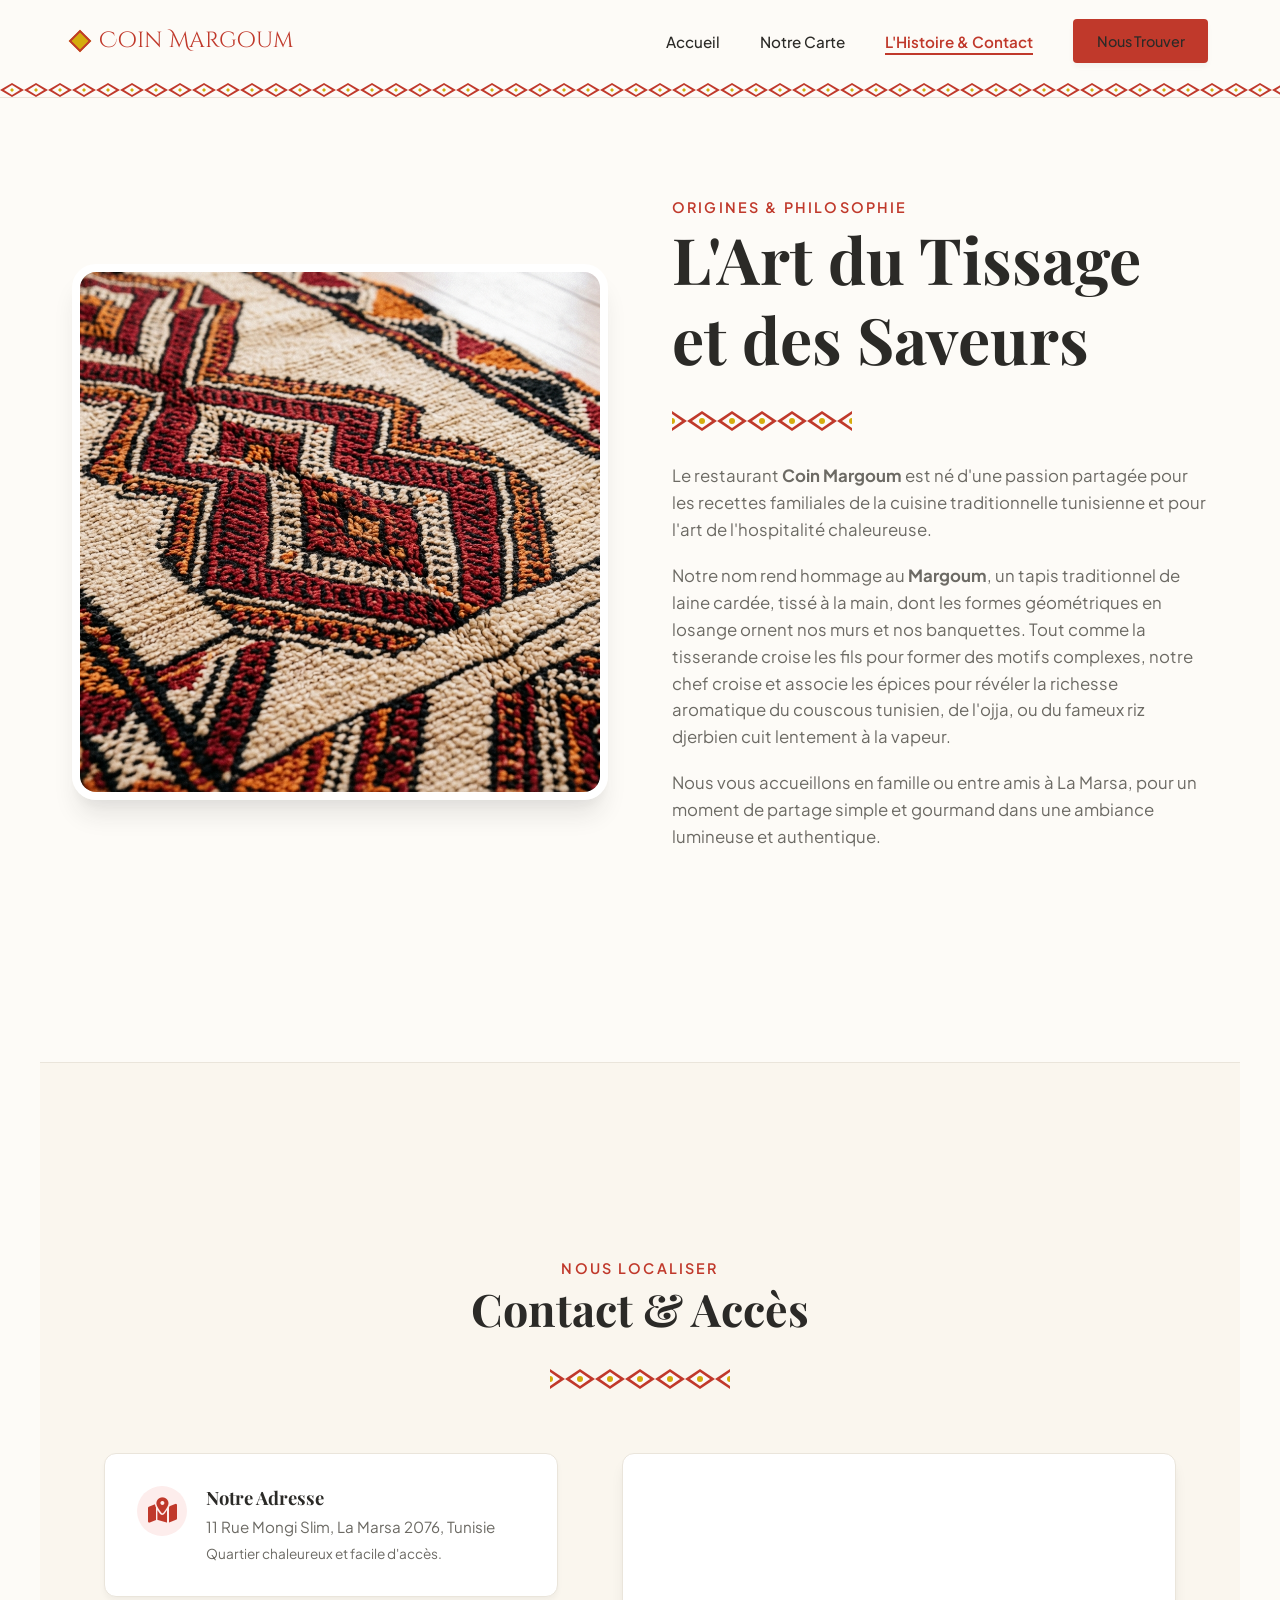
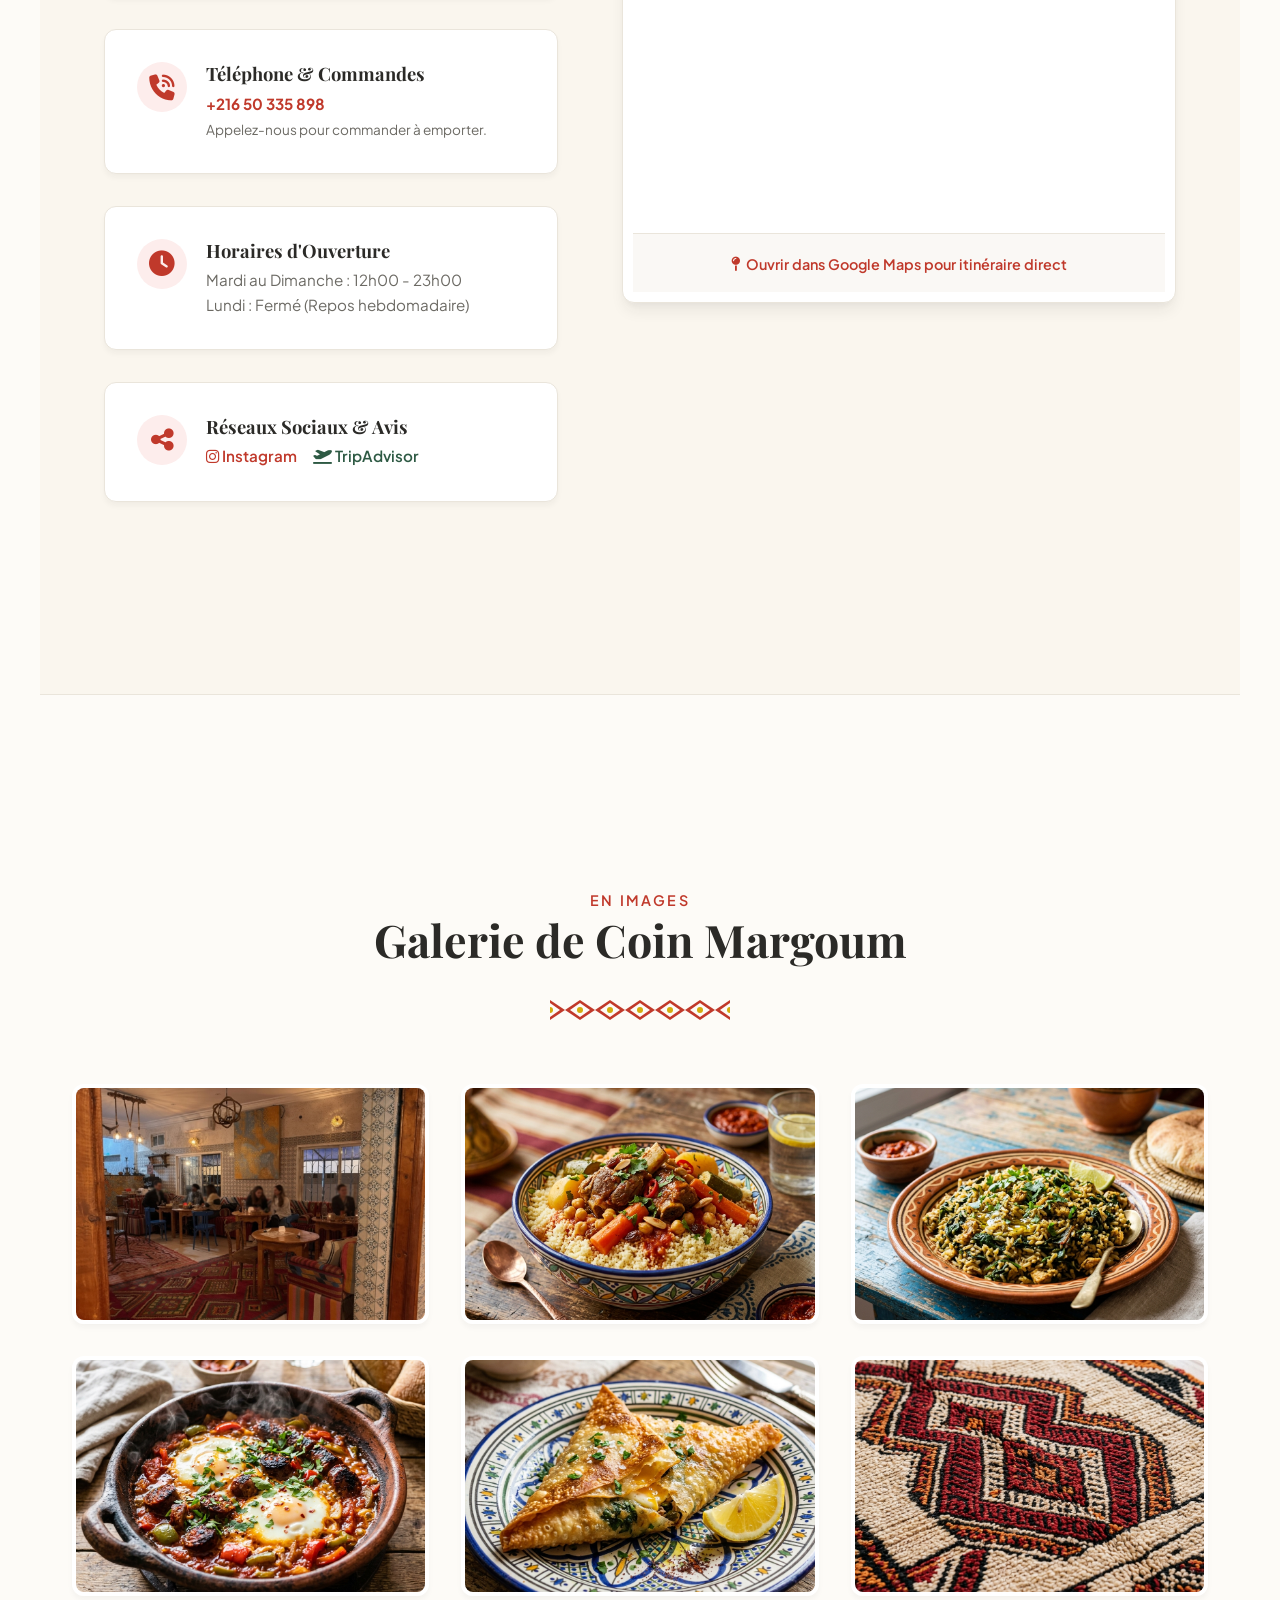
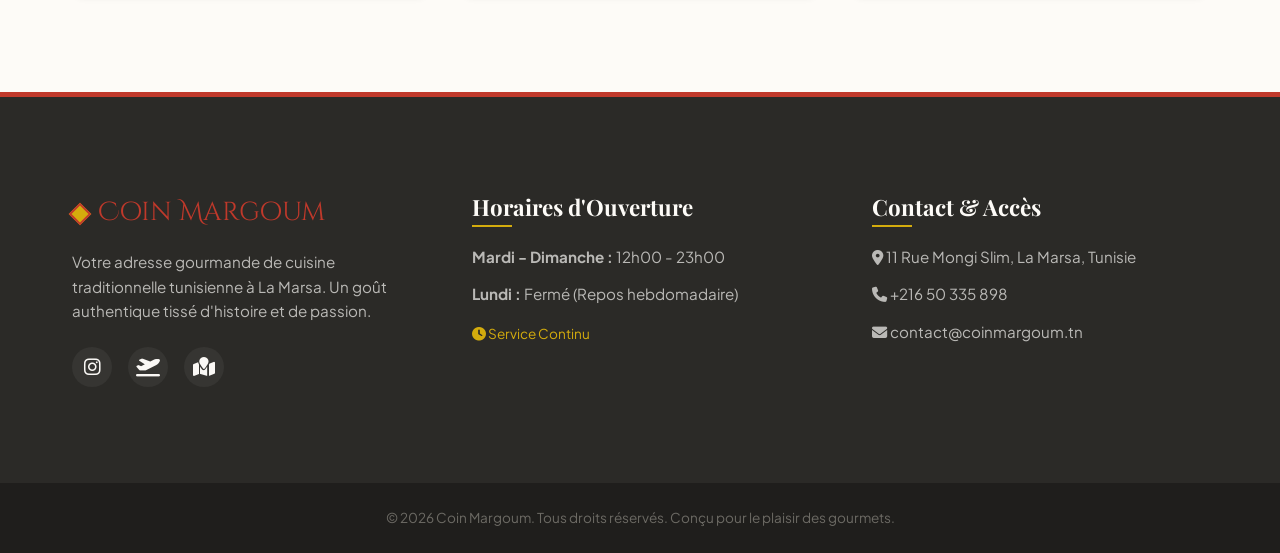
==== commit d151b263: "improved hero-section a bit" ====
--- a/about.html
+++ b/about.html
@@ -10,7 +10,7 @@
     <!-- FontAwesome for icons -->
     <link rel="stylesheet" href="https://cdnjs.cloudflare.com/ajax/libs/font-awesome/6.4.0/css/all.min.css">
     <!-- Main Stylesheet -->
-    <link rel="stylesheet" href="style.css">
+    <link rel="stylesheet" href="style.css?v=2">
 </head>
 <body>
 
@@ -148,7 +148,7 @@
             <div class="gallery-grid">
                 <!-- Img 1 -->
                 <div class="gallery-item" id="gal-1">
-                    <img src="assets/hero_interior.png" alt="Intérieur du restaurant avec banquettes Margoum">
+                    <img src="assets/hero_interior.jpg" alt="Intérieur du restaurant avec banquettes Margoum">
                     <div class="gallery-item-overlay">
                         <i class="fa-solid fa-magnifying-glass-plus"></i>
                     </div>
--- a/style.css
+++ b/style.css
@@ -387,7 +387,7 @@
     min-height: 85vh;
     display: flex;
     align-items: center;
-    background: linear-gradient(rgba(253, 251, 247, 0.88), rgba(253, 251, 247, 0.94)), url('assets/hero_interior.png') center/cover no-repeat;
+    background: url('assets/hero_interior.jpg') center/cover no-repeat;
     padding: var(--space-xl) 0;
 }
 
@@ -395,20 +395,32 @@
     max-width: 1200px;
     margin: 0 auto;
     padding: 0 var(--space-md);
-    display: grid;
-    grid-template-columns: 1.2fr 0.8fr;
-    gap: var(--space-lg);
-    align-items: center;
+    display: flex;
+    justify-content: center;
+    align-items: center;
+    width: 100%;
 }
 
 .hero-content {
-    max-width: 650px;
+    max-width: 800px;
+    width: 100%;
+    text-align: center;
+    background: transparent;
+    backdrop-filter: blur(15px);
+    -webkit-backdrop-filter: blur(15px);
+    padding: var(--space-lg) var(--space-md);
+    border-radius: var(--border-radius-lg);
+    border: 1px solid rgba(234, 229, 219, 0.35);
+    box-shadow: var(--shadow-lg);
+    display: flex;
+    flex-direction: column;
+    align-items: center;
 }
 
 .hero-tag {
     font-family: var(--font-body);
     font-weight: 700;
-    color: var(--color-red-primary);
+    color: var(--color-gold);
     text-transform: uppercase;
     letter-spacing: 0.2em;
     font-size: 0.95rem;
@@ -416,10 +428,12 @@
     display: inline-flex;
     align-items: center;
     gap: 0.5rem;
+    text-shadow: 0 1px 4px rgba(0, 0, 0, 0.35);
 }
 
 .hero h1 {
-    color: var(--color-text-main);
+    color: #FFFFFF;
+    text-shadow: 0 2px 8px rgba(0, 0, 0, 0.35);
     margin-bottom: 1.5rem;
     font-family: var(--font-heading);
     font-weight: 700;
@@ -428,13 +442,31 @@
 .hero p {
     font-size: 1.15rem;
     margin-bottom: 2.2rem;
-    color: var(--color-text-muted);
+    color: rgba(255, 255, 255, 0.95);
+    text-shadow: 0 1px 4px rgba(0, 0, 0, 0.35);
+}
+
+.hero p strong {
+    color: var(--color-gold);
+    font-weight: 700;
+}
+
+.hero .btn-secondary {
+    border-color: #FFFFFF;
+    color: #FFFFFF;
+    background-color: rgba(255, 255, 255, 0.05);
+}
+
+.hero .btn-secondary:hover {
+    background-color: #FFFFFF;
+    color: var(--color-text-main);
 }
 
 .hero-actions {
     display: flex;
     gap: 1rem;
     flex-wrap: wrap;
+    justify-content: center;
 }
 
 .hero-image-wrapper {
@@ -669,7 +701,7 @@
 
 /* CTA Promo Box */
 .cta-promo {
-    background: linear-gradient(rgba(46, 90, 68, 0.92), rgba(46, 90, 68, 0.92)), url('assets/hero_interior.png') center/cover no-repeat;
+    background: linear-gradient(rgba(46, 90, 68, 0.92), rgba(46, 90, 68, 0.92)), url('assets/hero_interior.jpg') center/cover no-repeat;
     border-radius: var(--border-radius-lg);
     padding: var(--space-xl) var(--space-md);
     text-align: center;
@@ -1090,7 +1122,7 @@
 /* --- RESPONSIVE BREAKPOINTS --- */
 @media (max-width: 992px) {
     .hero-container {
-        grid-template-columns: 1fr;
+        flex-direction: column;
         text-align: center;
         gap: var(--space-md);
     }
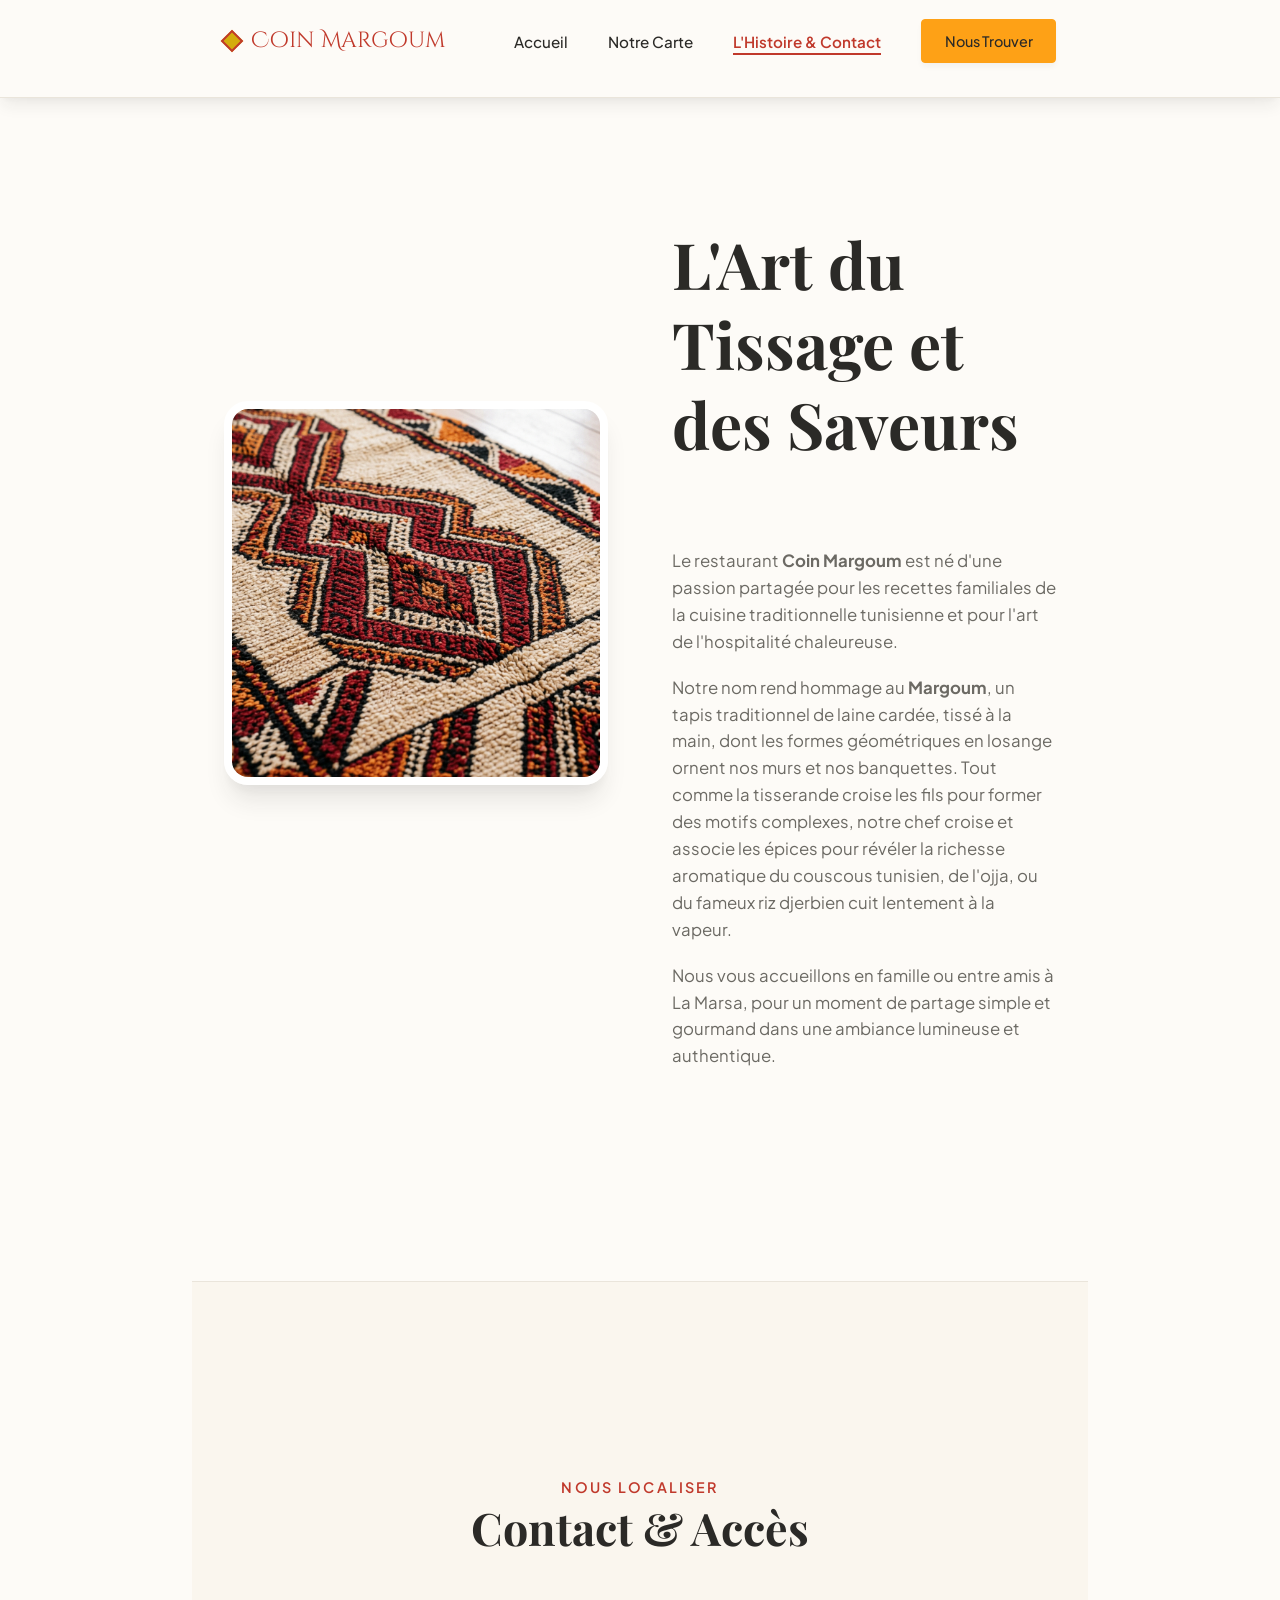
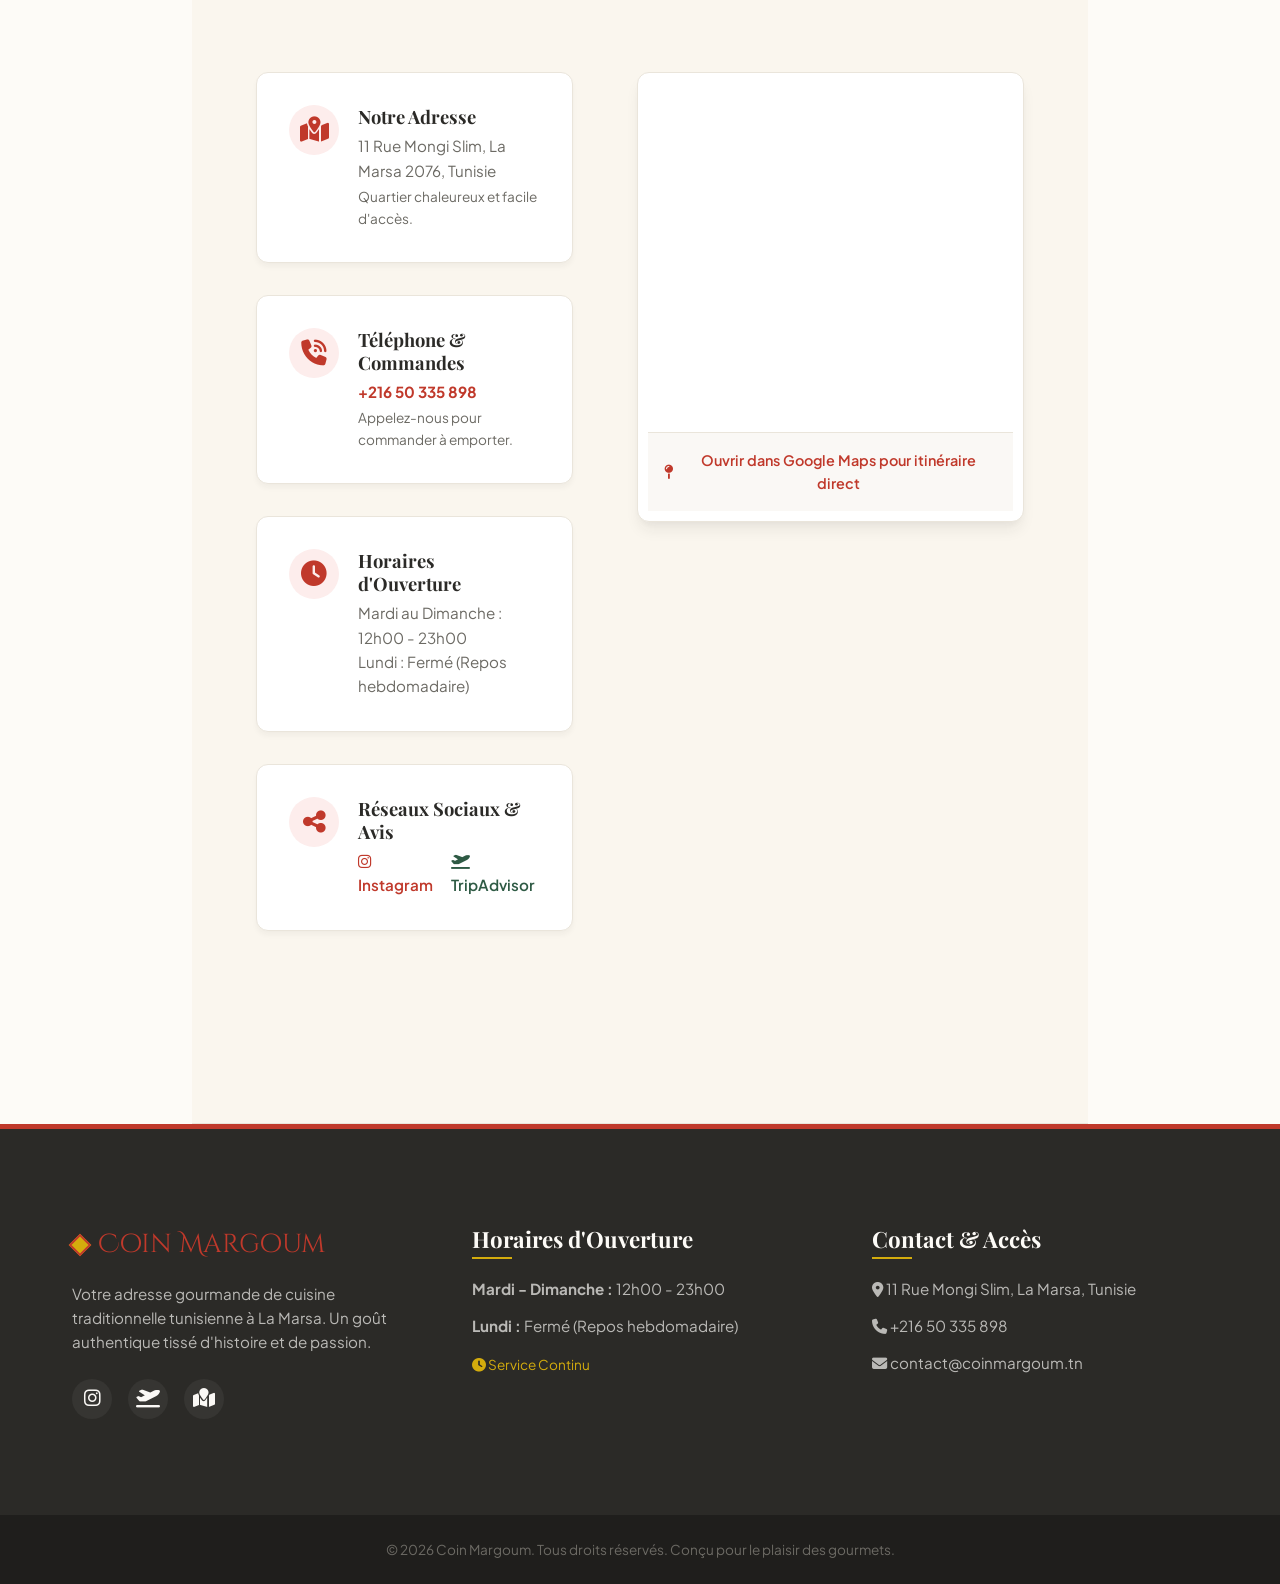
==== commit 12183189: "lamasat" ====
--- a/about.html
+++ b/about.html
@@ -46,8 +46,7 @@
                     <img src="assets/about_margoum.png" alt="Détail tissage Margoum tunisien">
                 </div>
                 <div class="about-hero-content">
-                    <span class="heading-subtitle">Origines & Philosophie</span>
-                    <h1>L'Art du Tissage et des Saveurs</h1>
+                    <h1 style="margin-top: 2em;">L'Art du Tissage et des Saveurs</h1>
                     <div class="margoum-divider" style="margin-left: 0; margin-right: 0;"></div>
                     <p>Le restaurant <strong>Coin Margoum</strong> est né d'une passion partagée pour les recettes familiales de la cuisine traditionnelle tunisienne et pour l'art de l'hospitalité chaleureuse.</p>
                     <p>Notre nom rend hommage au <strong>Margoum</strong>, un tapis traditionnel de laine cardée, tissé à la main, dont les formes géométriques en losange ornent nos murs et nos banquettes. Tout comme la tisserande croise les fils pour former des motifs complexes, notre chef croise et associe les épices pour révéler la richesse aromatique du couscous tunisien, de l'ojja, ou du fameux riz djerbien cuit lentement à la vapeur.</p>
@@ -138,58 +137,6 @@
         </section>
 
         <!-- Gallery Section -->
-        <section class="section gallery-showcase" id="gallery">
-            <div class="heading-container">
-                <span class="heading-subtitle">En Images</span>
-                <h2>Galerie de Coin Margoum</h2>
-                <div class="margoum-divider"></div>
-            </div>
-
-            <div class="gallery-grid">
-                <!-- Img 1 -->
-                <div class="gallery-item" id="gal-1">
-                    <img src="assets/hero_interior.jpg" alt="Intérieur du restaurant avec banquettes Margoum">
-                    <div class="gallery-item-overlay">
-                        <i class="fa-solid fa-magnifying-glass-plus"></i>
-                    </div>
-                </div>
-                <!-- Img 2 -->
-                <div class="gallery-item" id="gal-2">
-                    <img src="assets/dish_couscous.png" alt="Plat traditionnel de Couscous tunisien">
-                    <div class="gallery-item-overlay">
-                        <i class="fa-solid fa-magnifying-glass-plus"></i>
-                    </div>
-                </div>
-                <!-- Img 3 -->
-                <div class="gallery-item" id="gal-3">
-                    <img src="assets/dish_riz_djerbien.png" alt="Riz djerbien cuit vapeur de Coin Margoum">
-                    <div class="gallery-item-overlay">
-                        <i class="fa-solid fa-magnifying-glass-plus"></i>
-                    </div>
-                </div>
-                <!-- Img 4 -->
-                <div class="gallery-item" id="gal-4">
-                    <img src="assets/dish_ojja.png" alt="Ojja fumante tunisienne">
-                    <div class="gallery-item-overlay">
-                        <i class="fa-solid fa-magnifying-glass-plus"></i>
-                    </div>
-                </div>
-                <!-- Img 5 -->
-                <div class="gallery-item" id="gal-5">
-                    <img src="assets/dish_brik.png" alt="Brik à l'oeuf croustillant tunisien">
-                    <div class="gallery-item-overlay">
-                        <i class="fa-solid fa-magnifying-glass-plus"></i>
-                    </div>
-                </div>
-                <!-- Img 6 -->
-                <div class="gallery-item" id="gal-6">
-                    <img src="assets/about_margoum.png" alt="Détail du motif tissé Margoum">
-                    <div class="gallery-item-overlay">
-                        <i class="fa-solid fa-magnifying-glass-plus"></i>
-                    </div>
-                </div>
-            </div>
-        </section>
     </main>
 
     <!-- Lightbox Overlay for Gallery -->
--- a/style.css
+++ b/style.css
@@ -14,6 +14,11 @@
     --color-gold: #D4AC0D; /* Honey Gold */
     --color-gold-light: #FCF3CF;
     --color-border: #EAE5DB;
+    
+    /* New Dark Theme and Orange Accent Tokens */
+    --color-dark-bg: #0F172B;
+    --color-primary-orange: #FEA116;
+    --color-primary-orange-hover: #E08B0E;
 
     /* Fonts */
     --font-heading-accent: 'Cinzel Decorative', serif;
@@ -105,14 +110,12 @@
 /* --- DECORATIVE MARGOUM ELEMENTS --- */
 .margoum-border-top {
     height: 14px;
-    background-image: url("data:image/svg+xml,%3Csvg xmlns='http://www.w3.org/2000/svg' width='24' height='14' viewBox='0 0 24 14'%3E%3Cpath d='M12 0 L24 7 L12 14 L0 7 Z' fill='%23C0392B'/%3E%3Cpath d='M12 2 L20 7 L12 12 L4 7 Z' fill='%23FDFBF7'/%3E%3Cpolygon points='12,5 14,7 12,9 10,7' fill='%23D4AC0D'/%3E%3C/svg%3E");
     background-repeat: repeat-x;
     width: 100%;
 }
 
 .margoum-divider {
     height: 20px;
-    background-image: url("data:image/svg+xml,%3Csvg xmlns='http://www.w3.org/2000/svg' width='30' height='20' viewBox='0 0 30 20'%3E%3Cpath d='M15 0 L30 10 L15 20 L0 10 Z' fill='%23C0392B'/%3E%3Cpath d='M15 3 L25 10 L15 17 L5 10 Z' fill='%23FDFBF7'/%3E%3Ccircle cx='15' cy='10' r='3' fill='%23D4AC0D'/%3E%3C/svg%3E");
     background-repeat: repeat-x;
     background-position: center;
     margin: var(--space-md) auto;
@@ -152,12 +155,14 @@
 }
 
 .btn-primary {
-    background-color: var(--color-red-primary);
+    background-color: var(--color-primary-orange);
     color: #FFFFFF;
+    border-color: var(--color-primary-orange);
 }
 
 .btn-primary:hover {
-    background-color: #A93226;
+    background-color: var(--color-primary-orange-hover);
+    border-color: var(--color-primary-orange-hover);
     transform: translateY(-2px);
     box-shadow: var(--shadow-md);
 }
@@ -190,18 +195,42 @@
 
 /* --- NAVIGATION HEADER --- */
 .navbar {
-    position: sticky;
+    position: fixed;
     top: 0;
     width: 100%;
     z-index: 1000;
     background-color: rgba(253, 251, 247, 0.95);
     backdrop-filter: blur(10px);
+    -webkit-backdrop-filter: blur(10px);
     border-bottom: 1px solid var(--color-border);
-    transition: var(--transition-normal);
+    transition: 1s cubic-bezier(0.4, 0, 0.2, 1);
+}
+
+.navbar-transparent {
+    background-color: transparent !important;
+    backdrop-filter: none !important;
+    -webkit-backdrop-filter: none !important;
+    border-bottom: none !important;
+    box-shadow: none !important;
+}
+
+.navbar-transparent .margoum-border-top {
+    opacity: 0 !important;
+}
+
+.navbar .margoum-border-top {
+    transition: opacity 1s cubic-bezier(0.4, 0, 0.2, 1);
+    opacity: 1;
+}
+
+.navbar-scrolled {
+    background-color: #FDFBF7 !important;
+    box-shadow: var(--shadow-md);
+    border-bottom: 1px solid var(--color-border);
 }
 
 .nav-container {
-    max-width: 1200px;
+    max-width: 70vw;
     margin: 0 auto;
     padding: 1.2rem var(--space-md);
     display: flex;
@@ -216,6 +245,7 @@
     font-family: var(--font-heading-accent);
     font-size: 1.4rem;
     color: var(--color-red-primary);
+    transition: 1s cubic-bezier(0.4, 0, 0.2, 1);
 }
 
 .logo-diamond {
@@ -224,6 +254,7 @@
     background-color: var(--color-gold);
     transform: rotate(45deg);
     border: 2px solid var(--color-red-primary);
+    transition: 1s cubic-bezier(0.4, 0, 0.2, 1);
 }
 
 .nav-links {
@@ -239,6 +270,7 @@
     color: var(--color-text-main);
     position: relative;
     padding: 0.3rem 0;
+    transition: 1s cubic-bezier(0.4, 0, 0.2, 1);
 }
 
 .nav-links a::after {
@@ -276,6 +308,71 @@
     cursor: pointer;
     font-size: 1.6rem;
     color: var(--color-text-main);
+    transition: 1s cubic-bezier(0.4, 0, 0.2, 1);
+}
+
+/* --- TRANSPARENT OVERLAY HERO COLOR OVERRIDES --- */
+.navbar-transparent .logo {
+    color: #FFFFFF !important;
+}
+
+.navbar-transparent .logo-diamond {
+    background-color: var(--color-primary-orange) !important;
+    border: 2px solid #FFFFFF !important;
+}
+
+.navbar-transparent .nav-links a {
+    color: #FFFFFF !important;
+}
+
+.navbar-transparent .nav-links a::after {
+    background-color: var(--color-primary-orange) !important;
+}
+
+.navbar-transparent .nav-links a.active {
+    color: var(--color-primary-orange) !important;
+}
+
+.navbar-transparent .mobile-nav-toggle {
+    color: #FFFFFF !important;
+}
+
+/* --- DARK BLUE OVERLAY HERO COLOR OVERRIDES (75px to hero height) --- */
+.navbar-dark-overlay {
+    background-color: var(--color-dark-bg) !important;
+    backdrop-filter: blur(12px) !important;
+    -webkit-backdrop-filter: blur(12px) !important;
+    box-shadow: var(--shadow-md);
+    border-bottom: 1px solid rgba(255, 255, 255, 0.05) !important;
+}
+
+.navbar-dark-overlay .logo {
+    color: #FFFFFF !important;
+}
+
+.navbar-dark-overlay .logo-diamond {
+    background-color: var(--color-primary-orange) !important;
+    border: 2px solid #FFFFFF !important;
+}
+
+.navbar-dark-overlay .nav-links a {
+    color: #FFFFFF !important;
+}
+
+.navbar-dark-overlay .nav-links a::after {
+    background-color: var(--color-primary-orange) !important;
+}
+
+.navbar-dark-overlay .nav-links a.active {
+    color: var(--color-primary-orange) !important;
+}
+
+.navbar-dark-overlay .mobile-nav-toggle {
+    color: #FFFFFF !important;
+}
+
+.navbar-dark-overlay .margoum-border-top {
+    opacity: 0 !important; /* remains transparent in hero section */
 }
 
 /* --- FOOTER --- */
@@ -384,70 +481,78 @@
 /* Hero Section */
 .hero {
     position: relative;
-    min-height: 85vh;
-    display: flex;
-    align-items: center;
-    background: url('assets/hero_interior.jpg') center/cover no-repeat;
+    min-height: 100vh;
+    display: flex;
+    align-items: center;
+    background: linear-gradient(rgba(15, 23, 43, 0.9), rgba(15, 23, 43, 0.9)), url('assets/hero_interior.jpg') center/cover no-repeat;
     padding: var(--space-xl) 0;
+    overflow: hidden;
+    -webkit-user-select: none;
+    -moz-user-select: none;
+    -ms-user-select: none;
+    user-select: none;
 }
 
 .hero-container {
-    max-width: 1200px;
+    max-width: 70vw;
     margin: 0 auto;
     padding: 0 var(--space-md);
-    display: flex;
-    justify-content: center;
+    display: grid;
+    grid-template-columns: 1.15fr 0.85fr;
+    gap: var(--space-lg);
     align-items: center;
     width: 100%;
 }
 
 .hero-content {
-    max-width: 800px;
-    width: 100%;
-    text-align: center;
+    max-width: 620px;
+    width: 100%;
+    text-align: left;
     background: transparent;
-    backdrop-filter: blur(15px);
-    -webkit-backdrop-filter: blur(15px);
-    padding: var(--space-lg) var(--space-md);
-    border-radius: var(--border-radius-lg);
-    border: 1px solid rgba(234, 229, 219, 0.35);
-    box-shadow: var(--shadow-lg);
+    padding: 0;
+    border-radius: 0;
+    border: none;
+    box-shadow: none;
+    backdrop-filter: none;
+    -webkit-backdrop-filter: none;
     display: flex;
     flex-direction: column;
-    align-items: center;
+    align-items: flex-start;
 }
 
 .hero-tag {
     font-family: var(--font-body);
     font-weight: 700;
-    color: var(--color-gold);
+    color: var(--color-primary-orange);
     text-transform: uppercase;
     letter-spacing: 0.2em;
     font-size: 0.95rem;
-    margin-bottom: 1rem;
+    margin-bottom: 1.2rem;
     display: inline-flex;
     align-items: center;
     gap: 0.5rem;
-    text-shadow: 0 1px 4px rgba(0, 0, 0, 0.35);
+    text-shadow: none;
 }
 
 .hero h1 {
     color: #FFFFFF;
-    text-shadow: 0 2px 8px rgba(0, 0, 0, 0.35);
     margin-bottom: 1.5rem;
     font-family: var(--font-heading);
     font-weight: 700;
+    font-size: clamp(2.8rem, 5vw, 4.5rem);
+    line-height: 1.2;
+    text-shadow: none;
 }
 
 .hero p {
     font-size: 1.15rem;
-    margin-bottom: 2.2rem;
-    color: rgba(255, 255, 255, 0.95);
-    text-shadow: 0 1px 4px rgba(0, 0, 0, 0.35);
+    margin-bottom: 2.5rem;
+    color: rgba(255, 255, 255, 0.85);
+    text-shadow: none;
 }
 
 .hero p strong {
-    color: var(--color-gold);
+    color: var(--color-primary-orange);
     font-weight: 700;
 }
 
@@ -459,77 +564,140 @@
 
 .hero .btn-secondary:hover {
     background-color: #FFFFFF;
-    color: var(--color-text-main);
+    color: var(--color-dark-bg);
 }
 
 .hero-actions {
     display: flex;
-    gap: 1rem;
+    gap: 1.2rem;
     flex-wrap: wrap;
+    justify-content: flex-start;
+}
+
+.hero-image-container {
+    display: flex;
     justify-content: center;
-}
-
-.hero-image-wrapper {
+    align-items: center;
     position: relative;
+    width: 100%;
+    height: 480px; /* fixed height to hold absolute positioned dish layers */
+    -webkit-user-select: none;
+    -moz-user-select: none;
+    -ms-user-select: none;
+    user-select: none;
+    -webkit-touch-callout: none;
+}
+
+/* Force selection to remain completely transparent for the carousel elements */
+.hero-image-container::selection,
+.hero-image-container *::selection,
+.hero-image-container::-moz-selection,
+.hero-image-container *::-moz-selection,
+.hero-dish-wrapper::selection,
+.hero-dish-wrapper *::selection,
+.hero-dish-wrapper::-moz-selection,
+.hero-dish-wrapper *::-moz-selection {
+    background: transparent !important;
+    color: inherit !important;
+}
+
+.hero-image-container::before {
+    content: '';
+    position: absolute;
+    width: 90%;
+    height: 90%;
+    background: radial-gradient(circle, rgba(254, 161, 22, 0.18) 0%, rgba(15, 23, 43, 0) 70%);
+    z-index: 1;
+    pointer-events: none;
+    filter: blur(25px);
+}
+
+.hero-dish-wrapper {
+    position: absolute;
+    width: 450px;
+    height: auto;
+    transition: transform 1.2s cubic-bezier(0.4, 0, 0.2, 1), opacity 1.2s ease;
     display: flex;
     justify-content: center;
-}
-
-.hero-image-frame {
-    width: 100%;
-    max-width: 400px;
-    aspect-ratio: 1;
-    border-radius: var(--border-radius-lg);
-    border: 8px solid var(--color-card-bg);
-    box-shadow: var(--shadow-lg);
-    overflow: hidden;
-    position: relative;
-}
-
-.hero-image-frame img {
-    width: 100%;
-    height: 100%;
-    object-fit: cover;
-    transition: var(--transition-slow);
-}
-
-.hero-image-frame:hover img {
-    transform: scale(1.05);
-}
-
-.hero-badge {
-    position: absolute;
-    bottom: -20px;
-    left: -20px;
-    background-color: var(--color-gold);
-    color: var(--color-text-main);
-    padding: 1.2rem;
-    border-radius: var(--border-radius-md);
-    font-family: var(--font-heading);
-    font-weight: 700;
-    text-align: center;
-    box-shadow: var(--shadow-md);
-    border: 3px solid var(--color-bg);
-}
-
-.hero-badge span {
-    display: block;
-    font-size: 1.8rem;
-    line-height: 1;
-}
-
-.hero-badge label {
-    font-family: var(--font-body);
-    font-size: 0.75rem;
-    font-weight: 600;
-    text-transform: uppercase;
-    letter-spacing: 0.1em;
+    align-items: center;
+    -webkit-user-select: none;
+    -moz-user-select: none;
+    -ms-user-select: none;
+    user-select: none;
+    -webkit-touch-callout: none;
+}
+
+.dish-img {
+    width: 100%;
+    height: auto;
+    border-radius: 50%;
+    -webkit-user-select: none;
+    -moz-user-select: none;
+    -ms-user-select: none;
+    user-select: none;
+    pointer-events: none;
+    -webkit-user-drag: none;
+    -khtml-user-drag: none;
+    -moz-user-drag: none;
+    -o-user-drag: none;
+    user-drag: none;
+    -webkit-touch-callout: none;
+}
+
+/* Dish States positioning & scaling */
+.dish-active {
+    transform: translate(0, 0) scale(1);
+    opacity: 1;
+    z-index: 5;
+    cursor: pointer;
+}
+
+.dish-active .dish-img {
+    animation: soft-float 4s ease-in-out infinite;
+}
+
+.dish-active:hover {
+    transform: translate(0, 0) scale(1.05);
+}
+
+.dish-next {
+    transform: translate(140px, 110px) scale(0.4);
+    opacity: 0.2;
+    z-index: 3;
+    cursor: pointer;
+}
+
+.dish-prev {
+    transform: translate(-140px, -110px) scale(0.4);
+    opacity: 0.2;
+    z-index: 2;
+    pointer-events: auto;
+    cursor: pointer;
+}
+
+.dish-hidden {
+    transform: translate(200px, 150px) scale(0.1);
+    opacity: 0;
+    z-index: 0;
+    pointer-events: none;
+}
+
+@keyframes soft-float {
+    0% {
+        transform: translateY(0);
+    }
+    50% {
+        transform: translateY(-22px);
+    }
+    100% {
+        transform: translateY(0);
+    }
 }
 
 /* Section Common Styling */
 .section {
     padding: var(--space-xl) 0;
-    max-width: 1200px;
+    max-width: 70vw;
     margin: 0 auto;
     padding-left: var(--space-md);
     padding-right: var(--space-md);
@@ -618,8 +786,17 @@
     box-shadow: var(--shadow-sm);
     border: 1px solid var(--color-border);
     transition: var(--transition-normal);
-}
-
+    cursor: pointer;
+}
+.plate-card-tr {
+    background-color: var(--color-card-bg);
+    border-radius: var(--border-radius-md);
+    box-shadow: var(--shadow-sm);
+    border: 1px solid var(--color-border);
+    transition: var(--transition-normal);
+    cursor: pointer;
+}
+.plate-card-tr:hover,
 .plate-card:hover {
     transform: translateY(-5px);
     box-shadow: var(--shadow-md);
@@ -631,6 +808,11 @@
     overflow: hidden;
     position: relative;
 }
+.plate-image-tr {
+    width: 100%;
+    height: 240px;
+    position: relative;
+}
 
 .plate-image img {
     width: 100%;
@@ -639,9 +821,22 @@
     transition: var(--transition-slow);
 }
 
+.plate-image-tr img {
+    width: 100%;
+    height: 100%;
+    object-fit: cover;
+    overflow: visible !important;
+    overflow-clip-margin: unset !important;
+    transition: var(--transition-slow);
+}
+
 .plate-card:hover .plate-image img {
     transform: scale(1.08);
 }
+.plate-card-tr:hover .plate-image-tr img {
+    transform: scale(1.05);
+}
+
 
 .plate-tag {
     position: absolute;
@@ -780,21 +975,22 @@
     grid-template-columns: repeat(auto-fill, minmax(280px, 1fr));
     gap: var(--space-md);
 }
-
+.menu-item-tr,
 .menu-item {
     background-color: var(--color-card-bg);
     border-radius: var(--border-radius-md);
     border: 1px solid var(--color-border);
-    overflow: hidden;
     display: flex;
     flex-direction: column;
     box-shadow: var(--shadow-sm);
     transition: var(--transition-normal);
 }
 
+.menu-item-tr:hover,
 .menu-item:hover {
-    transform: translateY(-4px);
+    transform: translateY(-4px) !important;
     box-shadow: var(--shadow-md);
+    cursor: pointer;
 }
 
 .menu-item-img {
@@ -804,6 +1000,12 @@
     background-color: #FAF6EE;
 }
 
+.menu-item-img-tr {
+    height: 200px;
+    position: relative;
+    background-color: #FAF6EE;
+}
+
 .menu-item-img img {
     width: 100%;
     height: 100%;
@@ -811,9 +1013,23 @@
     transition: var(--transition-slow);
 }
 
-.menu-item:hover .menu-item-img img {
-    transform: scale(1.06);
-}
+.menu-item-img-tr img {
+    width: 100%;
+    height: 100%;
+    object-fit: cover;
+    overflow: visible !important;
+    overflow-clip-margin: unset !important;
+    transition: var(--transition-slow);
+}
+
+.menu-item:hover img {
+    transform: scale(1.15);
+}
+
+.menu-item-tr:hover img {
+    transform: scale(1.1);
+}
+
 
 .menu-item-content {
     padding: var(--space-sm) var(--space-md) var(--space-md) var(--space-md);
@@ -1122,21 +1338,37 @@
 /* --- RESPONSIVE BREAKPOINTS --- */
 @media (max-width: 992px) {
     .hero-container {
-        flex-direction: column;
+        grid-template-columns: 1fr;
         text-align: center;
-        gap: var(--space-md);
+        gap: var(--space-lg);
     }
     
     .hero-content {
         max-width: 100%;
+        align-items: center;
+        text-align: center;
     }
 
     .hero-actions {
         justify-content: center;
     }
 
-    .hero-image-wrapper {
-        margin-top: var(--space-md);
+    .hero-image-container {
+        height: 330px;
+    }
+
+    .hero-dish-wrapper {
+        width: 350px;
+        height: auto;
+        background-color: transparent !important;
+    }
+
+    .dish-next {
+        transform: translate(100px, 80px) scale(0.4);
+    }
+
+    .dish-prev {
+        transform: translate(-100px, -80px) scale(0.4);
     }
 
     .about-hero {
@@ -1172,6 +1404,16 @@
         box-shadow: var(--shadow-lg);
     }
 
+    .navbar-transparent .nav-links {
+        background-color: var(--color-dark-bg) !important;
+        border-top: 1px solid rgba(255, 255, 255, 0.1) !important;
+    }
+
+    .navbar-dark-overlay .nav-links {
+        background-color: var(--color-dark-bg) !important;
+        border-top: 1px solid rgba(255, 255, 255, 0.1) !important;
+    }
+
     .nav-links.active {
         left: 0;
     }
@@ -1207,3 +1449,37 @@
         justify-content: center;
     }
 }
+
+@media (max-width: 576px) {
+    .hero-image-container {
+        height: 280px;
+    }
+    .hero-dish-wrapper {
+        width: 300px;
+        height: auto;
+        background-color: transparent !important;
+    }
+    .dish-next {
+        transform: translate(65px, 55px) scale(0.45);
+    }
+    .dish-prev {
+        transform: translate(65px, -55px) scale(0.45);
+    }
+}
+
+/* --- ITEM HIGHLIGHT GLOW EFFECT --- */
+.dish-glow {
+    animation: dish-highlight-glow 1s ease-in-out 2;
+}
+
+@keyframes dish-highlight-glow {
+    0%, 100% {
+        box-shadow: var(--shadow-sm);
+        border-color: var(--color-border);
+    }
+    50% {
+        box-shadow: 0 0 30px rgba(254, 161, 22, 0.85), 0 0 60px rgba(254, 161, 22, 0.4);
+        border-color: var(--color-primary-orange) !important;
+        transform: scale(1.03);
+    }
+}
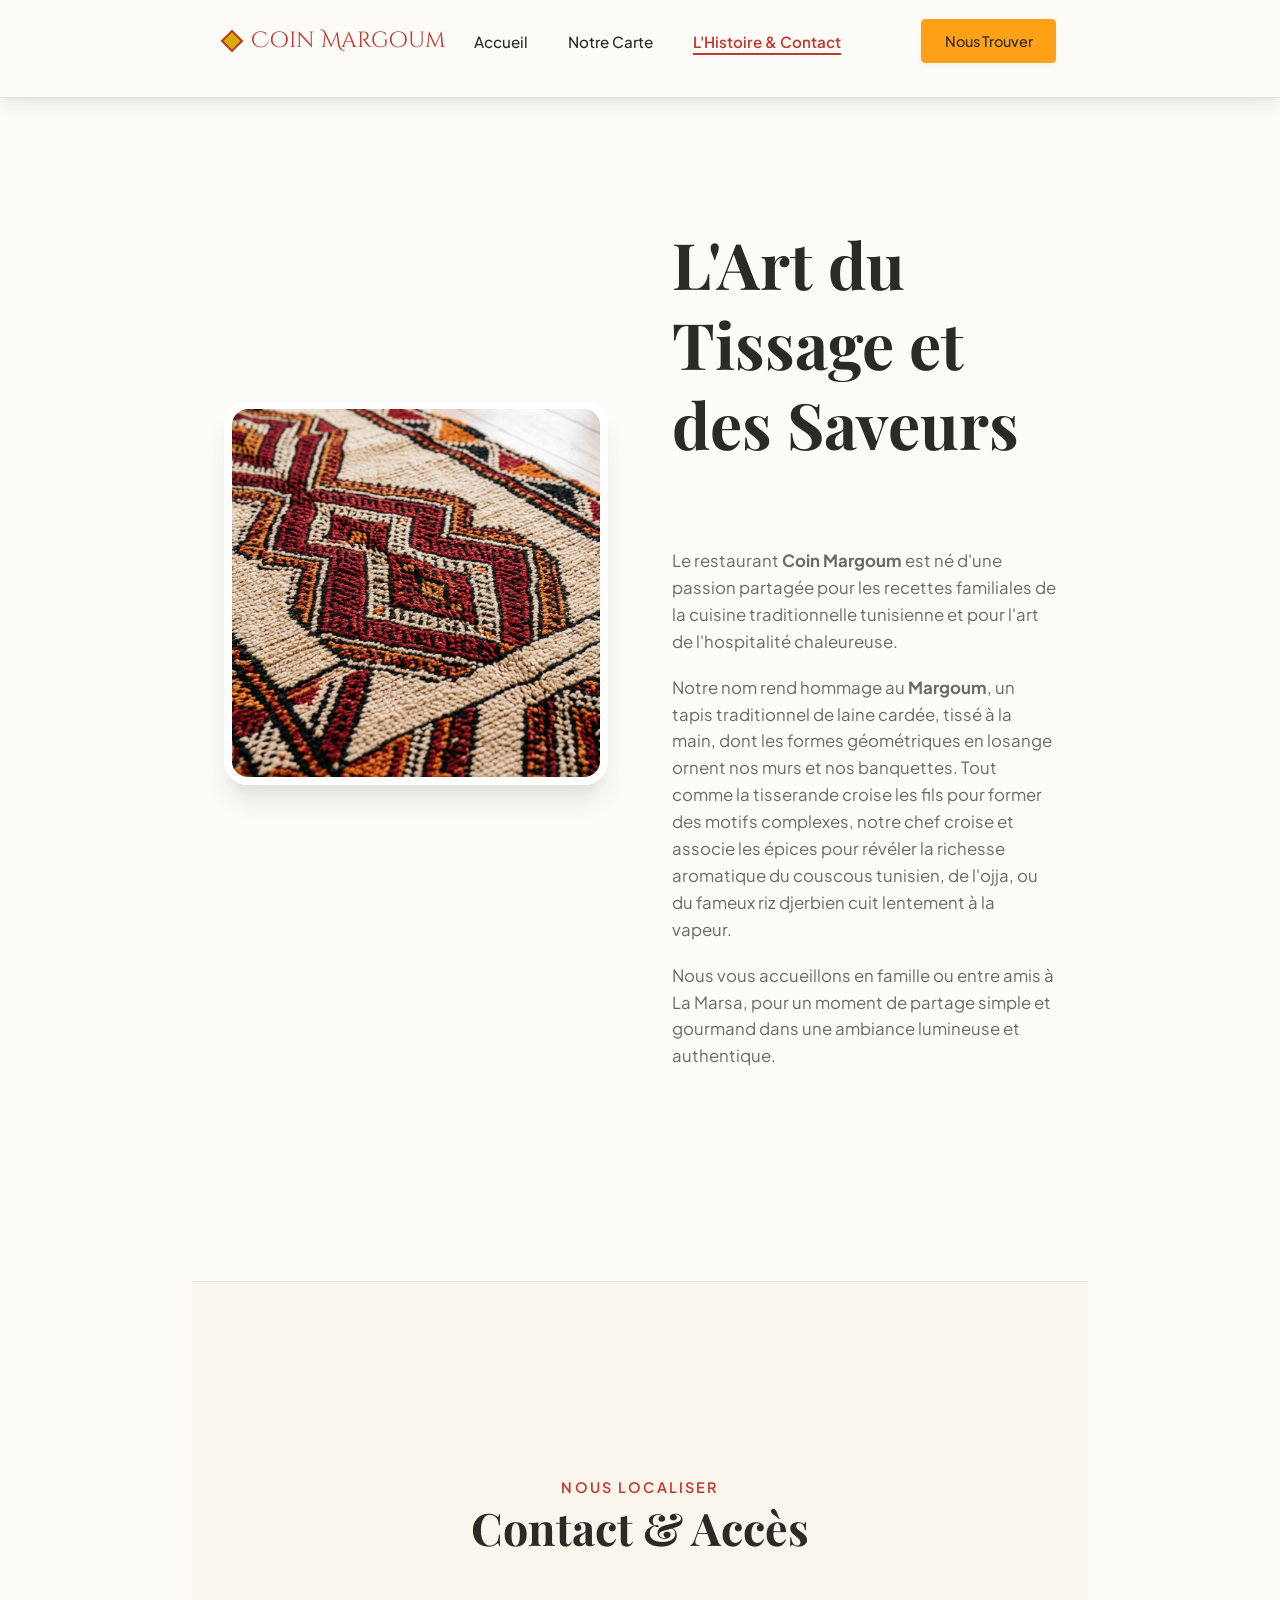
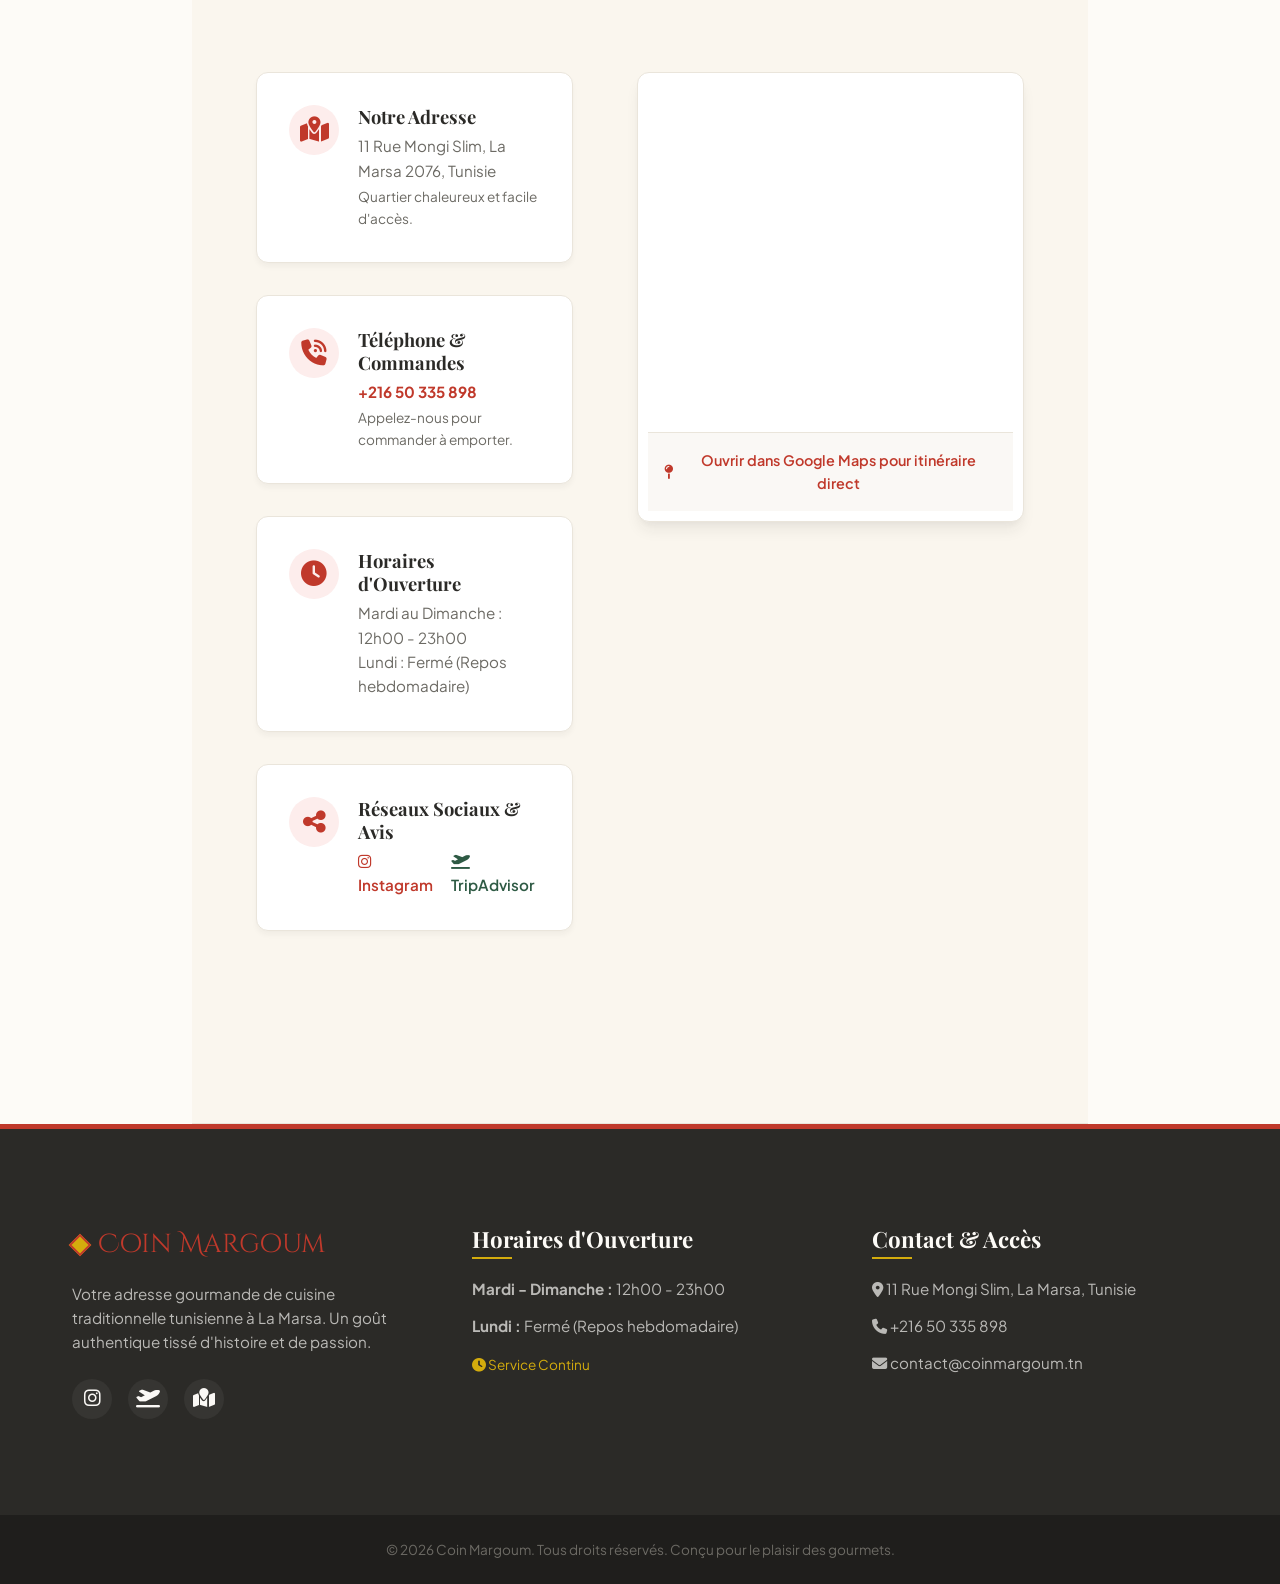
==== commit d82268a2: "added security+backEnd linking" ====
--- a/about.html
+++ b/about.html
@@ -31,6 +31,7 @@
                     <li><a href="index.html" id="link-home">Accueil</a></li>
                     <li><a href="menu.html" id="link-menu">Notre Carte</a></li>
                     <li><a href="about.html" class="active" id="link-about">L'Histoire & Contact</a></li>
+                    <li><button id="admin-space-btn" class="btn btn-secondary nav-cta" style="display: none;">administor space</button></li>
                     <li><a href="about.html#contact" class="btn btn-primary nav-cta" id="link-cta">Nous Trouver</a></li>
                 </ul>
             </nav>
@@ -186,6 +187,7 @@
     </footer>
 
     <!-- Main JavaScript -->
+    <script src="backEnd.js"></script>
     <script src="app.js"></script>
 </body>
 </html>
--- a/style.css
+++ b/style.css
@@ -375,6 +375,20 @@
     opacity: 0 !important; /* remains transparent in hero section */
 }
 
+/* --- ADMIN BUTTON OVERRIDES IN HERO SECTION --- */
+.navbar-transparent #admin-space-btn,
+.navbar-dark-overlay #admin-space-btn {
+    color: #FFFFFF !important;
+    border-color: rgba(255, 255, 255, 0.5) !important;
+}
+
+.navbar-transparent #admin-space-btn:hover,
+.navbar-dark-overlay #admin-space-btn:hover {
+    background-color: rgba(255, 255, 255, 0.15) !important;
+    color: #FFFFFF !important;
+    border-color: #FFFFFF !important;
+}
+
 /* --- FOOTER --- */
 footer {
     background-color: #2B2A27;
@@ -1483,3 +1497,260 @@
         transform: scale(1.03);
     }
 }
+
+/* --- ADMIN SPACE CONTROLS & STYLING --- */
+.menu-item-tr,
+.menu-item {
+    position: relative; /* Ensure overlay positioning works for admin actions */
+}
+
+.menu-item-admin-actions {
+    position: absolute;
+    top: 15px;
+    right: 15px;
+    display: flex;
+    gap: 8px;
+    z-index: 100;
+}
+
+.admin-action-btn {
+    width: 36px;
+    height: 36px;
+    border-radius: 50%;
+    border: none;
+    cursor: pointer;
+    display: flex;
+    align-items: center;
+    justify-content: center;
+    color: #fff;
+    box-shadow: 0 4px 10px rgba(0,0,0,0.3);
+    transition: all 0.25s cubic-bezier(0.4, 0, 0.2, 1);
+    font-size: 0.95rem;
+}
+
+.admin-action-btn.edit-btn {
+    background-color: var(--color-primary-orange);
+}
+
+.admin-action-btn.edit-btn:hover {
+    background-color: #e08c10;
+    transform: scale(1.15) translateY(-2px);
+}
+
+.admin-action-btn.delete-btn {
+    background-color: var(--color-red-primary);
+}
+
+.admin-action-btn.delete-btn:hover {
+    background-color: #a0281b;
+    transform: scale(1.15) translateY(-2px);
+}
+
+/* Floating Action Button for Add Item */
+.admin-add-btn {
+    position: fixed;
+    bottom: 30px;
+    right: 30px;
+    background-color: var(--color-primary-orange);
+    color: #fff;
+    width: 60px;
+    height: 60px;
+    border-radius: 50%;
+    display: flex;
+    align-items: center;
+    justify-content: center;
+    box-shadow: 0 4px 15px rgba(254, 161, 22, 0.4);
+    border: none;
+    cursor: pointer;
+    z-index: 2000;
+    transition: all 0.3s cubic-bezier(0.4, 0, 0.2, 1);
+    font-size: 1.5rem;
+}
+
+.admin-add-btn:hover {
+    transform: scale(1.1) rotate(90deg);
+    background-color: var(--color-red-primary);
+    box-shadow: 0 6px 20px rgba(192, 57, 43, 0.5);
+}
+
+/* Seeding Banner */
+.admin-seed-banner {
+    background-color: #faf6ee;
+    border: 1px dashed var(--color-primary-orange);
+    border-radius: 8px;
+    padding: 2rem;
+    margin-bottom: 2.5rem;
+    display: flex;
+    flex-direction: column;
+    align-items: center;
+    gap: 1rem;
+    text-align: center;
+    box-shadow: var(--shadow-sm);
+}
+
+.admin-seed-banner h3 {
+    margin: 0;
+    color: var(--color-text-main);
+    font-family: var(--font-heading);
+    font-size: 1.35rem;
+}
+
+.admin-seed-banner p {
+    margin: 0;
+    font-size: 0.95rem;
+    color: var(--color-text-muted);
+    max-width: 650px;
+    line-height: 1.5;
+}
+
+/* Admin Modals */
+.admin-modal-overlay {
+    position: fixed;
+    inset: 0;
+    background-color: rgba(15, 23, 43, 0.85);
+    z-index: 3000;
+    display: flex;
+    align-items: center;
+    justify-content: center;
+    backdrop-filter: blur(4px);
+    opacity: 0;
+    transition: opacity 0.25s ease;
+}
+
+.admin-modal-overlay.active {
+    opacity: 1;
+}
+
+.admin-modal-card {
+    background-color: #FFFFFF;
+    border-radius: 12px;
+    box-shadow: 0 20px 25px -5px rgba(0,0,0,0.15), 0 10px 10px -5px rgba(0,0,0,0.05);
+    width: 90%;
+    max-width: 500px;
+    max-height: 90vh;
+    overflow-y: auto;
+    font-family: var(--font-body);
+    animation: admin-modal-slide-in 0.3s cubic-bezier(0.34, 1.56, 0.64, 1);
+}
+
+@keyframes admin-modal-slide-in {
+    from {
+        transform: translateY(20px) scale(0.95);
+    }
+    to {
+        transform: translateY(0) scale(1);
+    }
+}
+
+.admin-modal-header {
+    padding: 1.5rem 2rem 1rem 2rem;
+    border-bottom: 2px solid var(--color-border);
+    display: flex;
+    justify-content: space-between;
+    align-items: center;
+}
+
+.admin-modal-title {
+    font-family: var(--font-heading);
+    font-size: 1.4rem;
+    color: var(--color-text-main);
+    font-weight: 700;
+    margin: 0;
+}
+
+.admin-modal-close {
+    background: none;
+    border: none;
+    font-size: 1.25rem;
+    color: var(--color-text-muted);
+    cursor: pointer;
+    transition: color 0.2s;
+}
+
+.admin-modal-close:hover {
+    color: var(--color-red-primary);
+}
+
+.admin-modal-body {
+    padding: 1.5rem 2rem;
+}
+
+.admin-form-group {
+    margin-bottom: 1.25rem;
+}
+
+.admin-form-group label {
+    display: block;
+    font-weight: 500;
+    font-size: 0.9rem;
+    color: var(--color-text-main);
+    margin-bottom: 0.5rem;
+}
+
+.admin-form-control {
+    width: 100%;
+    padding: 0.75rem 1rem;
+    border: 1px solid var(--color-border);
+    border-radius: 6px;
+    font-size: 0.95rem;
+    font-family: var(--font-body);
+    transition: border-color 0.2s;
+    outline: none;
+}
+
+.admin-form-control:focus {
+    border-color: var(--color-primary-orange);
+}
+
+.admin-form-textarea {
+    resize: vertical;
+    min-height: 80px;
+}
+
+.admin-modal-footer {
+    padding: 1rem 2rem 1.5rem 2rem;
+    border-top: 1px solid var(--color-border);
+    display: flex;
+    justify-content: flex-end;
+    gap: 1rem;
+}
+
+/* File upload styling */
+.admin-file-upload {
+    border: 2px dashed var(--color-border);
+    padding: 1.25rem;
+    border-radius: 8px;
+    text-align: center;
+    cursor: pointer;
+    background-color: #fbfbfc;
+    transition: border-color 0.2s, background-color 0.2s;
+}
+
+.admin-file-upload:hover {
+    border-color: var(--color-primary-orange);
+    background-color: #faf6ee;
+}
+
+.admin-file-upload i {
+    font-size: 2rem;
+    color: var(--color-text-muted);
+    margin-bottom: 0.5rem;
+}
+
+.admin-file-upload p {
+    font-size: 0.85rem;
+    color: var(--color-text-muted);
+    margin: 0;
+}
+
+.admin-file-upload input[type="file"] {
+    display: none;
+}
+
+.admin-file-upload-preview {
+    margin-top: 0.5rem;
+    font-size: 0.85rem;
+    color: var(--color-green-accent);
+    font-weight: 600;
+}
+
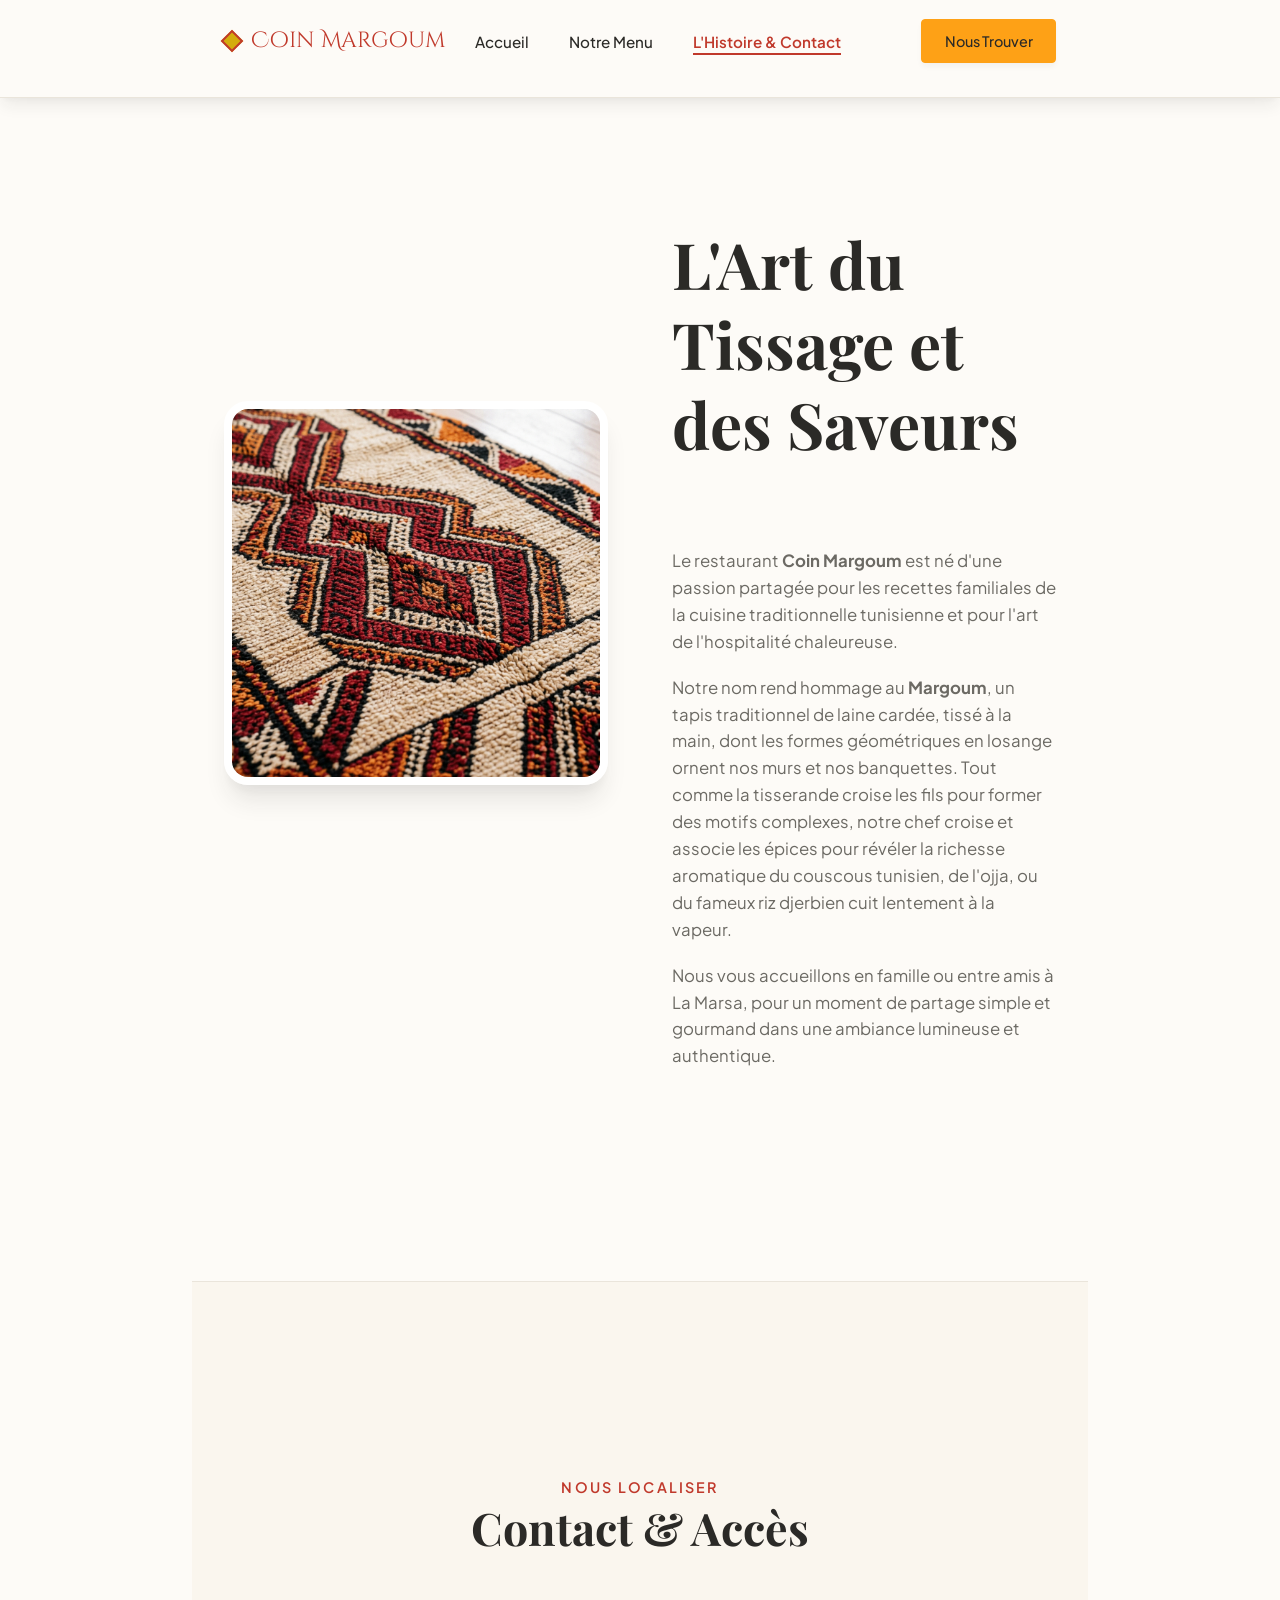
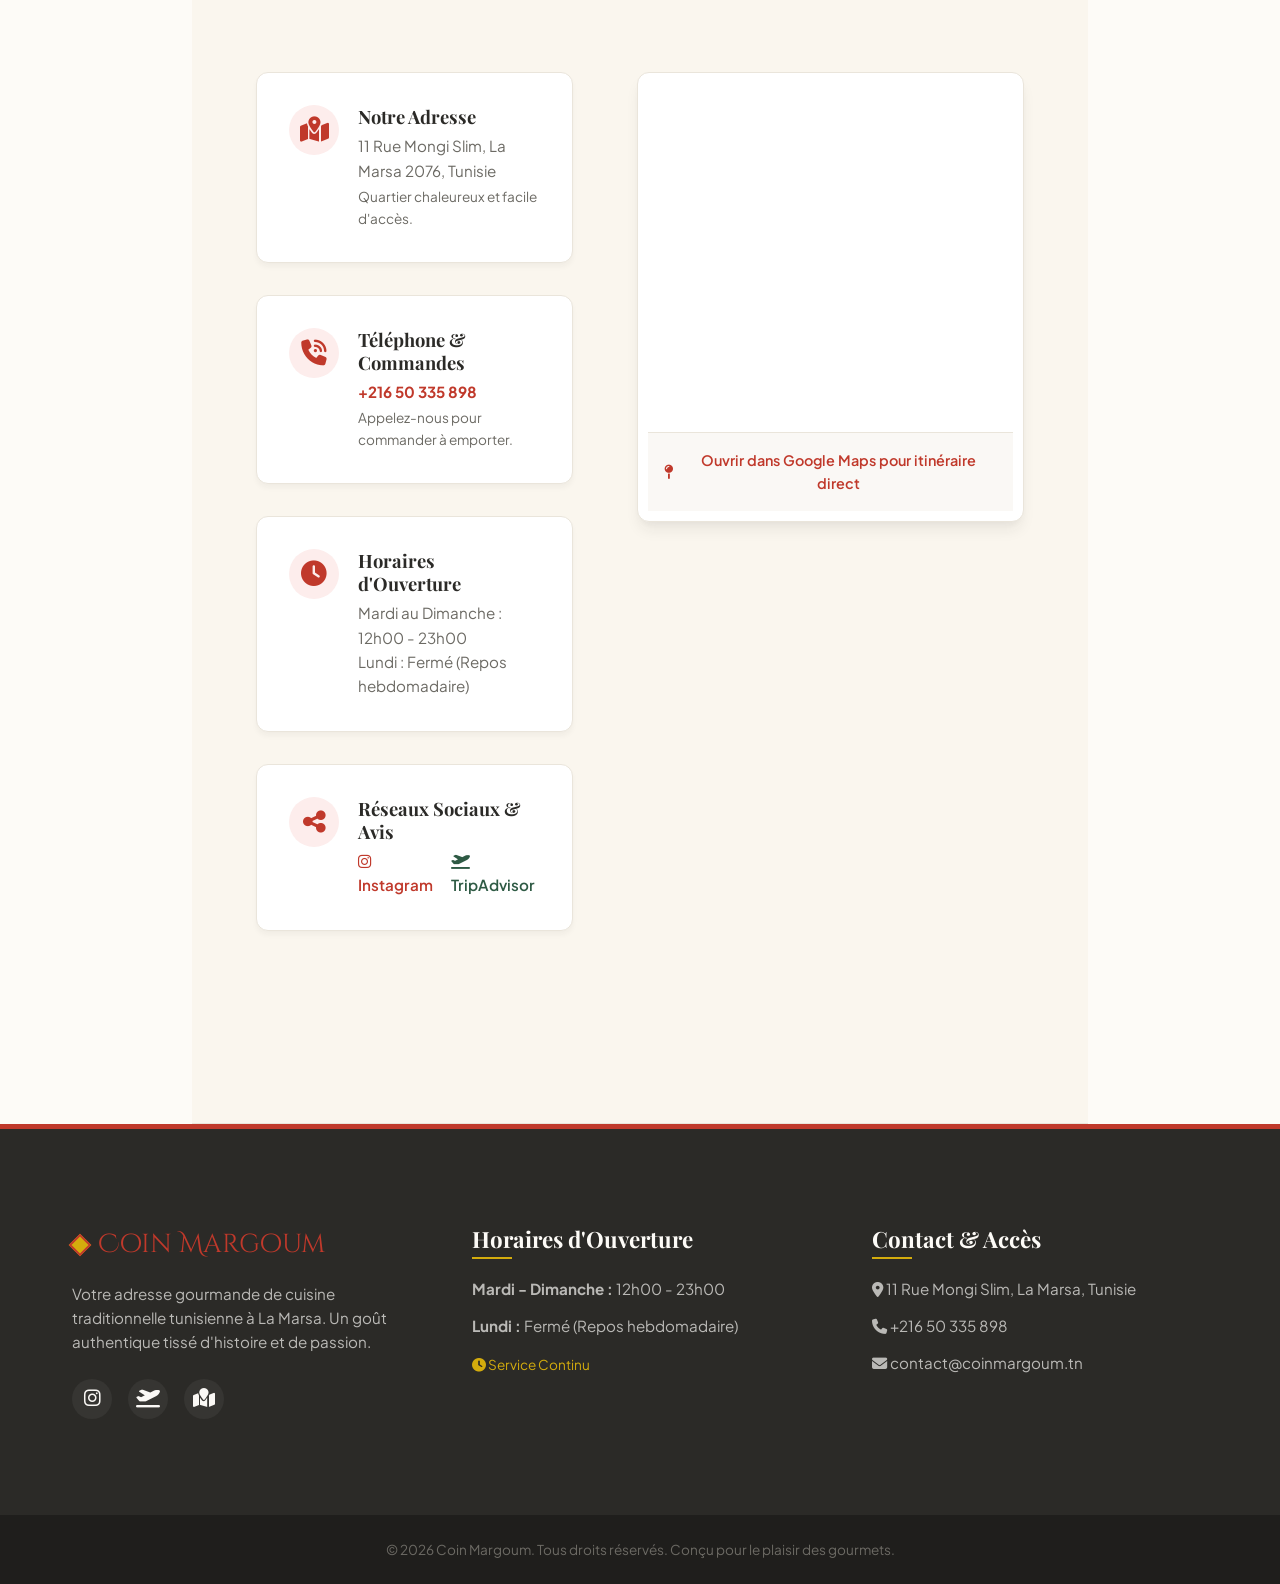
==== commit c88e9e28: "aaaa" ====
--- a/about.html
+++ b/about.html
@@ -29,7 +29,7 @@
             <nav>
                 <ul class="nav-links" id="nav-menu">
                     <li><a href="index.html" id="link-home">Accueil</a></li>
-                    <li><a href="menu.html" id="link-menu">Notre Carte</a></li>
+                    <li><a href="menu.html" id="link-menu">Notre Menu</a></li>
                     <li><a href="about.html" class="active" id="link-about">L'Histoire & Contact</a></li>
                     <li><button id="admin-space-btn" class="btn btn-secondary nav-cta" style="display: none;">administor space</button></li>
                     <li><a href="about.html#contact" class="btn btn-primary nav-cta" id="link-cta">Nous Trouver</a></li>
@@ -189,5 +189,9 @@
     <!-- Main JavaScript -->
     <script src="backEnd.js"></script>
     <script src="app.js"></script>
+    <script>
+        map = document.getElementById("contact");
+        setTimeout(()=>{map.scrollIntoView()},250)
+    </script>
 </body>
 </html>
--- a/style.css
+++ b/style.css
@@ -788,8 +788,7 @@
 
 /* Featured Plates */
 .plates-grid {
-    display: grid;
-    grid-template-columns: repeat(auto-fit, minmax(320px, 1fr));
+    display: flex;
     gap: var(--space-md);
 }
 
@@ -1586,6 +1585,8 @@
     gap: 1rem;
     text-align: center;
     box-shadow: var(--shadow-sm);
+    width: 67vw;
+
 }
 
 .admin-seed-banner h3 {
